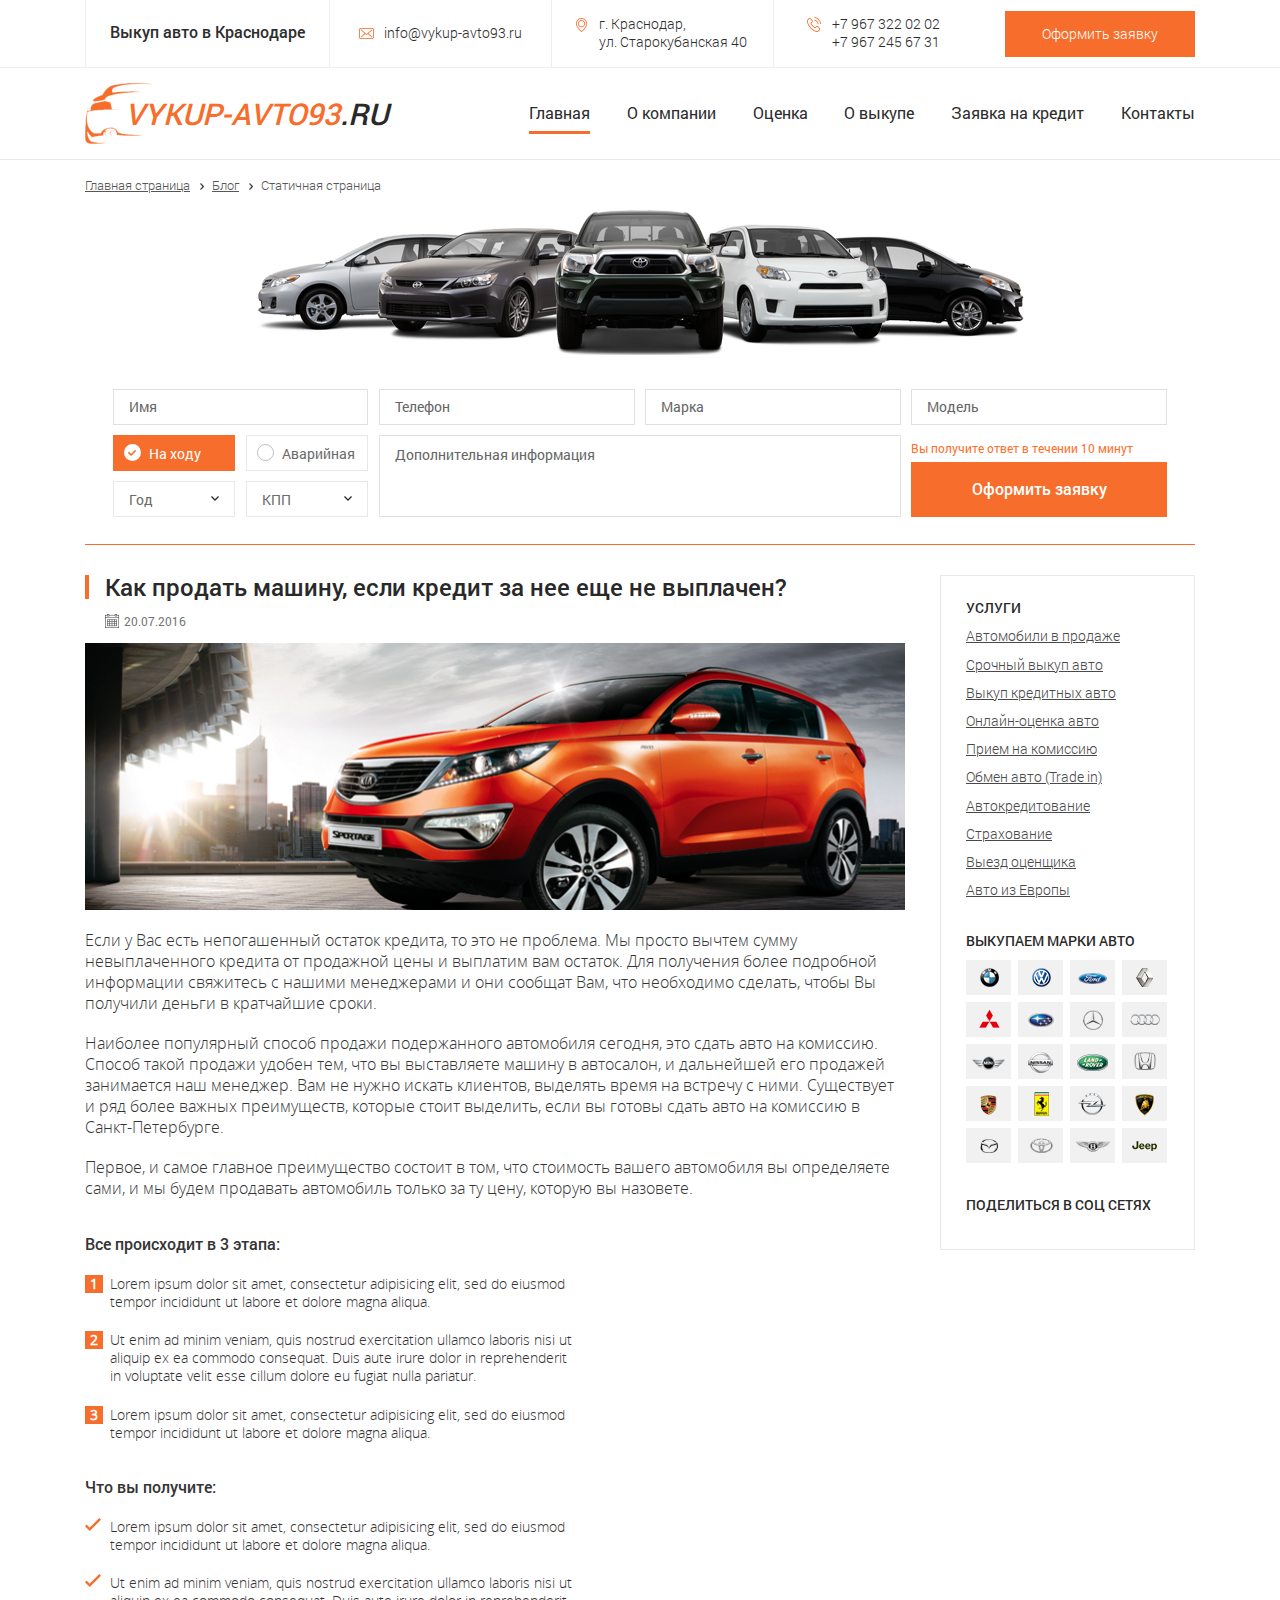
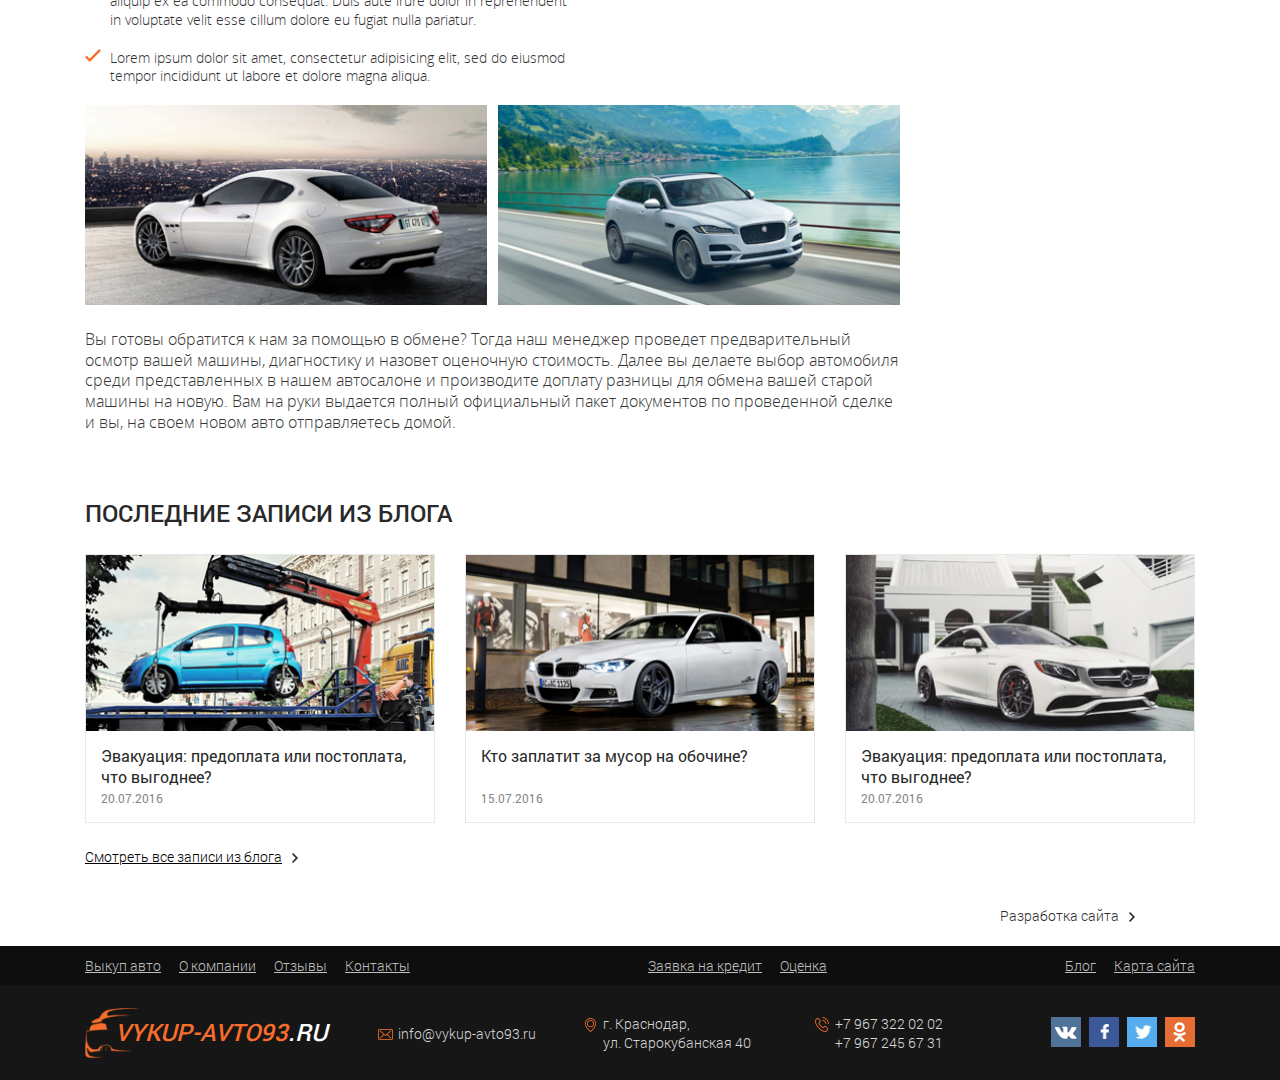
==== article.html @ d459b951 "final" ====
<!DOCTYPE html>
<html lang="ru">
<head>
    <meta charset="UTF-8">
    <title></title>
    <meta name="viewport" content="width=device-width, initial-scale=1.0">
    <link rel="stylesheet" href="css/custom-styles.css"/>
</head>
<body class="article-page">

<div class="header">

    <div class="header-top">

        <div class="block-content clearfix">

            <div class="h1">

                <h1>Выкуп авто в Краснодаре</h1>

            </div>

            <div class="make-order-wrap">

                <button class="make-order button-orange">Оформить заявку</button>

            </div>

            <div class="mobile-contacts">КОНТАКТЫ</div>

            <div class="contact-email header-contact">

                <a href="mailto:info@vykup-avto93.ru" class="email">info@vykup-avto93.ru</a>

            </div>

            <div class="contact-address header-contact">

                <p>г. Краснодар,</p>

                <p>ул. Старокубанская 40</p>

            </div>

            <div class="contact-phones header-contact">

                <a href="tel:+7 967 322 02 02">+7 967 322 02 02</a>

                <a href="tel:+7 967 245 67 31">+7 967 245 67 31</a>

            </div>

        </div>

    </div>

    <div class="header-nav">

        <div class="block-content clearfix">

            <a href="index.html" class="logo">vykup-avto93<span>.ru</span></a>

            <nav class="right-column in-wide">

                <div class="mobile-menu">меню</div>

                <ul>
                    <li class="active"><a href="#">Главная</a></li>
                    <li><a href="#">О компании</a></li>
                    <li><a href="#">Оценка</a></li>
                    <li><a href="#">О выкупе</a></li>
                    <li><a href="#">Заявка на кредит</a></li>
                    <li><a href="#">Контакты</a></li>
                </ul>

            </nav>

        </div>

    </div>

    <div class="header-breadcrumbs">

        <ul class="block-content">
            <li><a href="index.html">Главная страница</a></li>
            <li><a href="index.html">Блог</a></li>
            <li>Статичная страница</li>
        </ul>

    </div>

    <div class="header-form">

        <div class="block-content">

            <div class="header-form-image"></div>

            <form action="#" id="form-order" class="form-order clearfix">

                <label class="form-field-wrap">
                    <input type="text" id="order-name" class="form-field" placeholder="Имя" required/>
                </label>

                <label class="form-field-wrap">
                    <input type="text" id="order-phone" class="form-field" placeholder="Телефон" required/>
                </label>

                <label class="form-field-wrap">
                    <input type="text" id="order-brand" class="form-field" placeholder="Марка" required/>
                </label>

                <label class="form-field-wrap">
                    <input type="text" id="order-model" class="form-field" placeholder="Модель" required/>
                </label>

                <input type="radio" id="order-state-good" name="order-state" class="form-radio hidden" checked/>
                <label for="order-state-good" class="radio-wrap">На ходу</label>

                <input type="radio" id="order-state-bad" name="order-state" class="form-radio hidden"/>
                <label for="order-state-bad" class="radio-wrap radio-bad-wrap">Аварийная</label>

                <div class="custom-select year-chooser">
                    <p class="current-value">Год</p>
                    <ul>
                        <li class="item">2016</li>
                        <li class="item">2015</li>
                        <li class="item">2014</li>
                        <li class="item">2013</li>
                        <li class="item">2012</li>
                        <li class="item">2011</li>
                        <li class="item">2010</li>
                        <li class="item">2009</li>
                        <li class="item">2008</li>
                        <li class="item">2007</li>
                        <li class="item">2006</li>
                        <li class="item">2005</li>
                        <li class="item">2004</li>
                        <li class="item">2003</li>
                        <li class="item">2002</li>
                        <li class="item">2001</li>
                    </ul>
                    <label><input type="text" id="order-year" class="hidden" required/></label>
                </div>

                <div class="custom-select kpp-chooser">
                    <p class="current-value">КПП</p>
                    <ul>
                        <li class="item">2016</li>
                        <li class="item">2015</li>
                        <li class="item">2014</li>
                        <li class="item">2013</li>
                        <li class="item">2012</li>
                        <li class="item">2011</li>
                        <li class="item">2010</li>
                        <li class="item">2009</li>
                        <li class="item">2008</li>
                        <li class="item">2007</li>
                        <li class="item">2006</li>
                        <li class="item">2005</li>
                        <li class="item">2004</li>
                        <li class="item">2003</li>
                        <li class="item">2002</li>
                        <li class="item">2001</li>
                    </ul>
                    <label><input type="text" id="order-kpp" class="hidden" required/></label>
                </div>

                <label class="form-field-wrap form-textarea-wrap">
                    <textarea id="order-text" class="form-field form-textarea" cols="" rows="" placeholder="Дополнительная информация"></textarea>
                </label>

                <div class="form-submit-wrap">

                    <p>Вы получите ответ в течении 10 минут</p>

                    <input type="submit" class="form-submit button-orange" value="Оформить заявку"/>

                </div>

            </form>

        </div>

    </div>

</div>

<div class="block-content clearfix">

    <div class="main-panel left-column">

        <article>

            <h2>Как продать машину, если кредит за нее еще не выплачен?</h2>

            <div class="date">20.07.2016</div>

            <img src="images/image-article-large.jpg" alt="car"/>

            <p class="text">
                Если у Вас есть непогашенный остаток кредита, то это не проблема. Мы просто вычтем сумму невыплаченного кредита от продажной цены и выплатим вам остаток. Для получения более подробной информации свяжитесь с нашими менеджерами и они сообщат Вам, что необходимо сделать, чтобы Вы получили деньги в кратчайшие сроки.
            </p>

            <p class="text">
                Наиболее популярный способ продажи подержанного автомобиля сегодня, это сдать авто на комиссию. Способ такой продажи удобен тем, что вы выставляете машину в автосалон, и дальнейшей его продажей занимается наш менеджер. Вам не нужно искать клиентов, выделять время на встречу с ними. Существует и ряд более важных преимуществ, которые стоит выделить, если вы готовы сдать авто на комиссию в Санкт-Петербурге.
            </p>

            <p class="text">
                Первое, и самое главное преимущество состоит в том, что стоимость вашего автомобиля вы определяете сами, и мы будем продавать автомобиль только за ту цену, которую вы назовете.
            </p>

            <h3>Все происходит в 3 этапа:</h3>

            <ul class="numbered-list">

                <li>Lorem ipsum dolor sit amet, consectetur adipisicing elit, sed do eiusmod tempor incididunt ut labore et dolore magna aliqua.</li>

                <li>Ut enim ad minim veniam, quis nostrud exercitation ullamco laboris nisi ut aliquip ex ea commodo consequat. Duis aute irure dolor in reprehenderit in voluptate velit esse cillum dolore eu fugiat nulla pariatur.</li>

                <li>Lorem ipsum dolor sit amet, consectetur adipisicing elit, sed do eiusmod tempor incididunt ut labore et dolore magna aliqua.</li>

            </ul>

            <h3>Что вы получите:</h3>

            <ul class="usual-list">

                <li>Lorem ipsum dolor sit amet, consectetur adipisicing elit, sed do eiusmod tempor incididunt ut labore et dolore magna aliqua.</li>

                <li>Ut enim ad minim veniam, quis nostrud exercitation ullamco laboris nisi ut aliquip ex ea commodo consequat. Duis aute irure dolor in reprehenderit in voluptate velit esse cillum dolore eu fugiat nulla pariatur.</li>

                <li>Lorem ipsum dolor sit amet, consectetur adipisicing elit, sed do eiusmod tempor incididunt ut labore et dolore magna aliqua.</li>

            </ul>

            <img src="images/image-article-small-1.jpg" alt="car" class="small-image"/>

            <img src="images/image-article-small-2.jpg" alt="car" class="small-image clearfix"/>

            <p class="text">
                Вы готовы обратится к нам за помощью в обмене? Тогда наш менеджер проведет предварительный осмотр вашей машины, диагностику и назовет оценочную стоимость. Далее вы делаете выбор автомобиля среди представленных в нашем автосалоне и производите доплату разницы для обмена вашей старой машины на новую. Вам на руки выдается полный официальный пакет документов по проведенной сделке и вы, на своем новом авто отправляетесь домой.
            </p>

        </article>

    </div>

    <div class="sidebar right-column">

        <div class="services">

            <p class="title">УСЛУГИ</p>

            <ul>
                <li><a href="#">Автомобили в продаже</a></li>
                <li><a href="#">Срочный выкуп авто</a></li>
                <li><a href="#">Выкуп кредитных авто</a></li>
                <li><a href="#">Онлайн-оценка авто</a></li>
                <li><a href="#">Прием на комиссию</a></li>
                <li><a href="#">Обмен авто (Trade in)</a></li>
                <li><a href="#">Автокредитование</a></li>
                <li><a href="#">Страхование</a></li>
                <li><a href="#">Выезд оценщика</a></li>
                <li><a href="#">Авто из Европы</a></li>
            </ul>

        </div>

        <div class="brands clearfix">

            <p class="title">ВЫКУПАЕМ МАРКИ  АВТО</p>

            <ul>
                <li><a href="#" class="bmw-brand"></a></li>
                <li><a href="#" class="vw-brand"></a></li>
                <li><a href="#" class="ford-brand"></a></li>
                <li><a href="#" class="reno-brand"></a></li>
                <li><a href="#" class="mitsubishi-brand"></a></li>
                <li><a href="#" class="subaru-brand"></a></li>
                <li><a href="#" class="mercedes-brand"></a></li>
                <li><a href="#" class="audi-brand"></a></li>
                <li><a href="#" class="mini-brand"></a></li>
                <li><a href="#" class="nissan-brand"></a></li>
                <li><a href="#" class="landrover-brand"></a></li>
                <li><a href="#" class="honda-brand"></a></li>
                <li><a href="#" class="porsche-brand"></a></li>
                <li><a href="#" class="ferrari-brand"></a></li>
                <li><a href="#" class="opel-brand"></a></li>
                <li><a href="#" class="lamborghini-brand"></a></li>
                <li><a href="#" class="mazda-brand"></a></li>
                <li><a href="#" class="toyota-brand"></a></li>
                <li><a href="#" class="bentley-brand"></a></li>
                <li><a href="#" class="jeep-brand"></a></li>
            </ul>

        </div>

        <div class="share-on-social">

            <p class="title">ПОДЕЛИТЬСЯ В СОЦ СЕТЯХ</p>

            <script src="//yastatic.net/es5-shims/0.0.2/es5-shims.min.js"></script>
            <script src="//yastatic.net/share2/share.js"></script>
            <div class="ya-share2" data-services="vkontakte,facebook,odnoklassniki,gplus" data-counter=""></div>

        </div>

    </div>

</div>

<div class="block-content articles">

    <p class="title">Последние записи из блога</p>

    <ul class="clearfix">

        <li class="article-preview">

            <a class="article-preview-image" href="#">
                <img src="images/image-article-1.jpg" alt="article"/>
            </a>

            <a class="article-preview-title" href="#">Эвакуация: предоплата или постоплата, что выгоднее?</a>

            <div class="article-date">20.07.2016</div>

        </li>

        <li class="article-preview">

            <a class="article-preview-image" href="#">
                <img src="images/image-article-2.jpg" alt="article"/>
            </a>

            <a class="article-preview-title" href="#">Кто заплатит за мусор на обочине?</a>

            <div class="article-date">15.07.2016</div>

        </li>

        <li class="article-preview">

            <a class="article-preview-image" href="#">
                <img src="images/image-article-3.jpg" alt="article"/>
            </a>

            <a class="article-preview-title" href="#">Эвакуация: предоплата или постоплата, что выгоднее?</a>

            <div class="article-date">20.07.2016</div>

        </li>

    </ul>

    <a href="#" class="show-all">Смотреть все записи из блога</a>

</div>

<div class="footer">

    <div class="footer-top in-wide">

        <div class="block-content">

            <div class="markello">
                <p>Разработка сайта</p>
                <a href="#"></a>
            </div>

            <ul class="footer-links">
                <li><a href="#">Выкуп авто</a></li>
                <li><a href="#">О компании</a></li>
                <li><a href="#">Отзывы</a></li>
                <li><a href="#">Контакты</a></li>
            </ul>

            <ul class="footer-links">
                <li><a href="#">Заявка на кредит</a></li>
                <li><a href="#">Оценка</a></li>
            </ul>

            <ul class="footer-links">
                <li><a href="#">Блог</a></li>
                <li><a href="#">Карта сайта</a></li>
            </ul>

        </div>

    </div>

    <div class="footer-bottom">

        <div class="block-content clearfix">

            <a href="index.html" class="logo">vykup-avto93<span>.ru</span></a>

            <div class="contact-email">

                <a href="mailto:info@vykup-avto93.ru" class="email">info@vykup-avto93.ru</a>

            </div>

            <div class="contact-address">

                <p>г. Краснодар,</p>

                <p>ул. Старокубанская 40</p>

            </div>

            <div class="contact-phones">

                <a href="tel:+7 967 322 02 02">+7 967 322 02 02</a>

                <a href="tel:+7 967 245 67 31">+7 967 245 67 31</a>

            </div>

            <ul class="social-links">
                <li><a href="#" class="vk-link"></a></li>
                <li><a href="#" class="fb-link"></a></li>
                <li><a href="#" class="tw-link"></a></li>
                <li><a href="#" class="od-link"></a></li>
            </ul>

        </div>

    </div>

</div>

<script src="js/jquery-2.2.4.min.js"></script>
<script src="js/custom-scripts.js"></script>
</body>
</html>
---- css/custom-styles.css ----
@font-face {
    font-family: 'Open Sans Regular';
    src: url("../fonts/OpenSans-Regular.woff2") format("woff2"), url("../fonts/OpenSans-Regular.woff") format("woff"), url("../fonts/OpenSans-Regular.ttf") format("truetype");
    font-weight: 300;
    font-style: normal;
}
@font-face {
    font-family: 'Open Sans Light';
    src: url("../fonts/OpenSans-Light.woff2") format("woff2"), url("../fonts/OpenSans-Light.woff") format("woff"), url("../fonts/OpenSans-Light.ttf") format("truetype");
    font-weight: 300;
    font-style: normal;
}
@font-face {
    font-family: 'Roboto Regular';
    src: url("../fonts/Roboto-Regular.woff") format("woff"), url("../fonts/Roboto-Regular.ttf") format("truetype");
    font-weight: 300;
    font-style: normal;
}
@font-face {
    font-family: 'Roboto Light';
    src: url("../fonts/Roboto-Light.woff") format("woff"), url("../fonts/Roboto-Light.ttf") format("truetype");
    font-weight: 300;
    font-style: normal;
}
@font-face {
    font-family: 'Roboto Medium';
    src: url("../fonts/Roboto-Medium.woff") format("woff"), url("../fonts/Roboto-Medium.ttf") format("truetype");
    font-weight: 300;
    font-style: normal;
}
@font-face {
    font-family: 'Roboto Black';
    src: url("../fonts/Roboto-Black.woff") format("woff"), url("../fonts/Roboto-Black.ttf") format("truetype");
    font-weight: 300;
    font-style: normal;
}

/******************************
********** general ************
******************************/
* {
    padding: 0;
    margin: 0;
    -webkit-box-sizing: border-box;
    -moz-box-sizing: border-box;
    box-sizing: border-box;
    font-size: 14px;
    line-height: 1.3;
    color: #2d2d2d;
    font-family: 'Roboto Light', sans-serif;
}
ul li {
    display: inline-block;
    list-style: none;
    vertical-align: middle;
}

a, button, input[type="submit"], input[type="cancel"], input[type="reset"] {
    cursor: pointer;
    -webkit-transition: 0.3s;
    -moz-transition: 0.3s;
    -ms-transition: 0.3s;
    -o-transition: 0.3s;
    transition: 0.3s;
    -webkit-appearance: none;
}

a:hover {
    text-decoration: none;
}
a:active, a:focus {
    outline: none;
}

button, button:hover, button:active {
    outline: none;
}
button::-moz-focus-inner {
    outline: none;
}
input, input:hover, input:active, input:focus {
    outline: none;
}
textarea, textarea:hover, textarea:active, textarea:focus {
    outline: none;
}
textarea {
    resize: none;
}
.left-column {
    float: left;
}
.right-column {
    float: right;
}
.clearfix:after {
    content: '';
    display: block;
    width: 100%;
    clear: both;
}
.hidden {
    display: none;
}

.block-content {
    width: 100%;
    max-width: 1170px;
    margin: 0 auto;
    padding: 0 30px;
}
.in-wide {
    -moz-text-align-last: justify;
    -ms-text-align-last: justify;
    text-align-last: justify;
    text-align: justify;
}
img {
    display: block;
    width: 100%;
}

.button-orange {
    background-color: #f76d2c;
    color: #ffffff;
    border: 1px solid #f76d2c;
}
.button-orange:hover {
    background-color: #ffffff;
    color: #f76d2c;
}
.button-orange:active, .button-orange:focus {
    background-color: #ffffff;
    border: 1px solid #cd3e11;
    color: #cd3e11;
}

body {
    width: 100%;
    background: #ffffff url('../images/background-top.jpg') no-repeat left top;
    background-size: 100% auto;
}

.form-field::-webkit-input-placeholder {
    font-family: 'Roboto Regular', sans-serif;
    color: #666666;
    opacity: 1;
}
.form-field::-moz-placeholder {
    font-family: 'Roboto Regular', sans-serif;
    color: #666666;
    opacity: 1;
}
.form-field:-moz-placeholder {
    font-family: 'Roboto Regular', sans-serif;
    color: #666666;
    opacity: 1;
}
.form-field:-ms-input-placeholder {
    font-family: 'Roboto Regular', sans-serif;
    color: #666666;
    opacity: 1;
}

.form-field:focus::-webkit-input-placeholder {color: transparent;}
.form-field:focus::-moz-placeholder {color: transparent;}
.form-field:focus:-moz-placeholder {color: transparent;}
.form-field:focus:-ms-input-placeholder {color: transparent;}

.make-order-page .header-breadcrumbs ul {
    margin-top: 15px;
}
.header-breadcrumbs ul li {
    font-size: 13px;
    color: #ffffff;
    vertical-align: middle;
}
.header-breadcrumbs ul li:after {
    content: '';
    display: inline-block;
    vertical-align: middle;
    width: 4px;
    height: 7px;
    background: transparent url('../images/arrow-side-white.png') no-repeat center;
    margin: 0 5px 0 10px;
}
.header-breadcrumbs ul li:last-child:after {
    display: none;
}
.header-breadcrumbs ul li a {
    font-size: 13px;
    color: #d5d5d5;
}


/******************************
********** header *************
******************************/

/* header-top */
.header {
    margin-bottom: 30px;
}
.header-top {
    background-color: #ffffff;
    border-bottom: 1px solid #eeeeee;
    position: relative;
}
.h1, .header-contact {
    width: 20%;
    border-left: 1px solid #eeeeee;
    float: left;
    text-align: center;
    height: 67px;
}
.mobile-contacts {
    display: none;
}
.h1 {
    width: 22%;
    padding-top: 22px;
    min-width: 120px;
}
h1 {
    display: inline-block;
    width: 90%;
    font-family: 'Roboto Medium', sans-serif;
    font-size: 16px;
    font-weight: 100;
}
.contact-email {
    padding-top: 24px;
}
.header-top .contact-phones {
    width: 18%;
    padding-top: 15px;
}
.contact-address {
    padding-top: 15px;
}
.header-top a, .header-top p {
    display: inline-block;
    padding-left: 25px;
    position: relative;
    text-decoration: none;
}
.contact-phones {
    min-width: 135px;
}
.contact-address p {
    width: 80%;
    text-align: left;
}
.contact-phones a:first-child:before, .contact-address p:first-child:before, .contact-email a:before {
    content: '';
    display: block;
    width: 15px;
    height: 15px;
    position: absolute;
    left: 0;
    top: 2px;
    background: transparent url('../images/sprite-icons.png') left;
}
.contact-address p:first-child:before {
    background: transparent url('../images/sprite-icons.png') center;
}
.contact-phones a:first-child:before {
    background: transparent url('../images/sprite-icons.png') right;
}
.header-top .make-order-wrap {
    float: right;
    text-align: right;
    min-width: 190px;
}
.make-order {
    display: inline-block;
    width: 190px;
    height: 46px;
    margin-top: 11px;
    text-align: center;
}

/* header-nav */
.header-nav {
    background-color: #ffffff;
}
.logo, .logo span {
    display: inline-block;
    height: 61px;
    font-family: 'Roboto Medium', sans-serif;
    font-size: 30px;
    line-height: 61px;
    font-style: italic;
    text-transform: uppercase;
    text-decoration: none;
    color: #f76d2c;
    position: relative;
}
.logo {
    margin: 15px 0;
    padding-left: 40px;
}
.logo span {
    color: #292929;
}
.logo:before {
    content: '';
    display: block;
    width: 67px;
    height: 61px;
    background: transparent url('../images/logo.png');
    position: absolute;
    top: 0;
    left: 0;
}

.mobile-menu {
    display: none;
}

nav {
    display: block;
    width: 60%;
    margin-top: 35px;
}
nav ul li {
    position: relative;
}
nav ul li a {
    font-size: 16px;
    font-family: 'Roboto Regular', sans-serif;
    text-decoration: none;
}
nav ul li a:hover {
    color: #f76d2c;
}
nav ul .active:before {
    content: '';
    display: block;
    width: 100%;
    border-bottom: 3px solid #f76d2c;
    position: absolute;
    left: 0;
    bottom: -10px;
}

/* header-form */
.header-form .block-content {
    position: relative;
    padding-top: 130px;
}
.header-form-image {
    display: block;
    width: 767px;
    height: 146px;
    background: transparent url('../images/background-form.png') no-repeat center;
    background-size: auto 100%;
    margin: auto;
    position: absolute;
    top: 30px;
    left: 0;
    right: 0;
    z-index: 1;
}

.header-form .form-header {
    background-color: #ffffff;
    border-top: 4px solid #f76d2c;
    text-align: center;
    padding: 55px 0 30px;
}
.header-form .form-header .form-title {
    font-family: 'Roboto Medium', sans-serif;
    font-size: 28px;
    color: #f76d2c;
}
.header-form .form-header .text {
    font-family: 'Open Sans Light', sans-serif;
    font-size: 16px;
    color: #6c6c6c;
}

.form-order {
    background-color: rgba(255, 255, 255, 0.4);
    border-bottom: 1px solid #f76d2c;
    padding: 2.5%;
    position: relative;
}
.form-order .form-field-wrap {
    display: block;
    width: 24.25%;
    height: 36px;
    margin-right: 1%;
    margin-bottom: 10px;
    float: left;
}
.form-order .form-field-wrap:nth-child(4) {
    margin-right: 0;
}
.form-field {
    width: 100%;
    height: 100%;
    border: 1px solid #e0e0e0;
    padding-left: 15px;
}
.form-order .form-textarea-wrap {
    width: 49.5%;
    height: 82px;
    margin-bottom: 0;
}
.form-order .form-textarea {
    padding-top: 10px;
}
.radio-wrap {
    display: block;
    float: left;
    width: 11.625%;
    height: 36px;
    margin-bottom: 10px;
    background-color: #ffffff;
    font-family: 'Roboto Regular', sans-serif;
    color: #6c6c6c;
    line-height: 36px;
    margin-right: 1%;
    position: relative;
    padding-left: 35px;
    -webkit-user-select: none;
    -moz-user-select: none;
    -ms-user-select: none;
    user-select: none;
    cursor: pointer;
    border: 1px solid #e8e8e8;
}
.radio-wrap:before {
    content: '';
    display: block;
    width: 15px;
    height: 15px;
    border: 1px solid #bdbdbd;
    -webkit-border-radius: 100%;
    -moz-border-radius: 100%;
    border-radius: 100%;
    background: #ffffff;
    margin: auto;
    position: absolute;
    left: 10px;
    top: 0;
    bottom: 0;
}
.form-radio:checked + .radio-wrap {
    border: 1px solid #f76d2c;
    background-color: #f76d2c;
    color: #ffffff;
}
.form-radio:checked + .radio-wrap:before {
    background: #ffffff url('../images/icon-ok-orange.png') no-repeat center;
    border: 1px solid transparent;
}
.form-order .form-submit-wrap {
    display: block;
    width: 24.25%;
    height: 82px;
    float: left;
}
.form-order .form-submit-wrap p {
    font-family: 'Roboto Regular', sans-serif;
    font-size: 12px;
    color: #ff702c;
    line-height: 27px;
}
.form-order .form-submit-wrap .form-submit {
    width: 100%;
    height: 55px;
    font-size: 16px;
    font-family: 'Roboto Medium', sans-serif;
    line-height: 50px;
}
.custom-select {
    display: block;
    width: 11%;
    height: 36px;
    margin-right: 1%;
    background-color: #ffffff;
    position: absolute;
    left: 2.5%;
    bottom: 15%;
    border: 1px solid #e8e8e8;
}
.kpp-chooser {
    left: 14.5%;
}
.custom-select .current-value {
    width: 100%;
    height: 100%;
    line-height: 36px;
    font-family: 'Roboto Regular', sans-serif;
    font-size: 14px;
    color: #6c6c6c;
    text-align: left;
    padding-left: 15px;
    cursor: pointer;
    position: relative;
}
.custom-select .current-value:before {
    content: '';
    display: block;
    width: 8px;
    height: 5px;
    position: absolute;
    bottom: 15px;
    right: 15px;
    background: transparent url('../images/sprite-arrows.png') no-repeat left center;
    background-size: cover;
}
.custom-select .current-value.active:before {
    background-position: right center;
}
.custom-select ul {
    display: none;
    background-color: #ffffff;
    position: absolute;
    right: 0;
    top: 36px;
    z-index: 1;
    padding: 5px 15px;
}
.custom-select ul li {
    display: block;
    cursor: pointer;
    margin: 3px 0;
}
.custom-select ul li:hover {
    color: #f76d2c;
}

/******************************
******** main page ************
******************************/


/* sidebar */
.sidebar {
    width: 255px;
    background: #ffffff;
    padding: 25px;
    border: 1px solid #e8e8e8;
}
.sidebar .title {
    font-family: 'Roboto Medium', sans-serif;
    color: #292929;
    margin-bottom: 12px;
    line-height: 1;
    text-transform: uppercase;
}
.services {
    margin-bottom: 35px;
}
.services li {
    display: block;
    margin-bottom: 10px;
}
.services li:last-child {
    margin-bottom: 0;
}
.services a {
    color: #494949;
}
.brands {
    margin-bottom: 28px;
}
.brands ul li {
    display: block;
    float: left;
    margin-right: 7px;
    margin-bottom: 7px;
}
.brands ul li:nth-child(4n) {
    margin-right: 0;
}
.brands a {
    display: block;
    width: 45px;
    height: 35px;
    background: #f1f1f1 url('../images/sprite-brands.png') no-repeat;
}
.brands .bmw-brand {
    background-position: 0 0;
}
.brands .vw-brand {
    background-position: -45px 0;
}
.brands .ford-brand {
    background-position: -90px 0;
}
.brands .reno-brand {
    background-position: -135px 0;
}
.brands .mitsubishi-brand {
    background-position: 0 -35px;
}
.brands .subaru-brand {
    background-position: -45px -35px;
}
.brands .mercedes-brand {
    background-position: -90px -35px;
}
.brands .audi-brand {
    background-position: -135px -35px;
}
.brands .mini-brand {
    background-position: 0 -70px;
}
.brands .nissan-brand {
    background-position: -45px -70px;
}
.brands .landrover-brand {
    background-position: -90px -70px;
}
.brands .honda-brand {
    background-position: -135px -70px;
}
.brands .porsche-brand {
    background-position: 0 -105px;
}
.brands .ferrari-brand {
    background-position: -45px -105px;
}
.brands .opel-brand {
    background-position: -90px -105px;
}
.brands .lamborghini-brand {
    background-position: -135px -105px;
}
.brands .mazda-brand {
    background-position: 0 -140px;
}
.brands .toyota-brand {
    background-position: -45px -140px;
}
.brands .bentley-brand {
    background-position: -90px -140px;
}
.brands .jeep-brand {
    background-position: -135px -140px;
}
.brands a:hover {
    background-color: #aaaaaa;
}


/* main-panel */
.main-panel {
    width: 800px;
}
.tagline {
    padding: 20px 40px;
    background-color: #161616;
}
.tagline .title {
    font-family: 'Roboto Medium', sans-serif;
    font-size: 36px;
    color: #ffffff;
    text-transform: uppercase;
    margin-bottom: 10px;
    position: relative;
    line-height: 1;
}
.tagline .title:before {
    content: '';
    display: block;
    height: 100%;
    border-left: 5px solid #f76d2c;
    position: absolute;
    left: -20px;
    top: 0;
}
.tagline .text {
    font-family: 'Open Sans Regular', sans-serif;
    font-size: 17px;
    color: #d0d0d0;
}

.steps {
    background: #ffffff;
    padding: 20px;
    border: 1px solid #e8e8e8;
}
.steps>.title {
    font-family: 'Roboto Medium', sans-serif;
    font-size: 24px;
    color: #f76d2c;
    text-transform: uppercase;
}
.steps>.text {
    font-family: 'Open Sans Regular', sans-serif;
    font-size: 17px;
    color: #636262;
}
.steps ul {
    margin-top: 20px;
    counter-reset: li;
}
.steps ul li {
    vertical-align: top;
    width: 27%;
    margin-right: 6%;
}
.steps ul li:last-child {
    margin-right: 0;
}
.steps ul li:before {
    content: counter(li);
    counter-increment: li;
    display: block;
    width: 20px;
    height: 20px;
    background-color: #f76d2c;
    font-family: 'Open Sans Regular', sans-serif;
    color: #ffffff;
    font-size: 16px;
    line-height: 20px;
    font-weight: 600;
    text-align: center;
    margin-bottom: 5px;
}
.steps ul li .title {
    font-family: 'Roboto Medium', sans-serif;
    color: #161616;
    margin-bottom: 5px;
}
.steps ul li .text {
    color: #313131;
}

.purchased-cars {
    padding: 25px 0 40px;
    background-color: #ffffff;
}
.purchased-cars .title {
    font-family: 'Roboto Medium', sans-serif;
    font-size: 18px;
    color: #292929;
    text-transform: uppercase;
    margin-bottom: 5px;
    padding: 0 20px;
}
.purchased-cars .text {
    color: #828282;
    padding: 0 20px;
}
.purchased-cars .products {
    margin: 20px 0 0;
}
.purchased-cars .product-card {
    display: block;
    float: left;
    width: 31%;
    margin: 0 3.5% 3.5% 0;
    border: 1px solid #e8e8e8;
    text-decoration: none;
    position: relative;
}
.purchased-cars .product-card:before {
    content: '';
    display: block;
    width: 100%;
    height: 4px;
    background-color: transparent;
    position: absolute;
    left: 0;
    top: -1px;
    z-index: 1;
}
.purchased-cars .product-card:hover:before {
    background-color: #f76d2c;
}
.purchased-cars .product-card:nth-child(3n) {
    margin-right: 0;
}
.purchased-cars .product-image {
    position: relative;
    overflow: hidden;
}
.purchased-cars .product-cost {
    background-color: #f76d2c;
    font-family: 'Roboto Black', sans-serif;
    font-size: 16px;
    line-height: 1;
    color: #fffefe;
    position: absolute;
    left: 0;
    bottom: 0;
    padding: 8px 15px;
    max-width: 100%;
    white-space: nowrap;
    overflow: hidden;
    text-overflow: ellipsis;
}
.purchased-cars .product-cost span {
    font-family: 'Roboto Black', sans-serif;
    font-size: 16px;
    color: #fffefe;
}
.purchased-cars .product-name {
    font-family: 'Roboto Medium', sans-serif;
    font-size: 18px;
    color: #292929;
    padding: 10px 15px;
    border-bottom: 1px solid #e8e8e8;
    white-space: nowrap;
    overflow: hidden;
    text-overflow: ellipsis;
}
.purchased-cars .product-manufacture-year, .purchased-cars .product-mileage, .purchased-cars .product-transmission {
    display: block;
    width: 32%;
    float: left;
    text-align: center;
    padding: 10px 0;
    font-family: 'Roboto Medium', sans-serif;
    color: #292929;
    white-space: nowrap;
    overflow: hidden;
    text-overflow: ellipsis;
}
.purchased-cars .product-manufacture-year span, .purchased-cars .product-mileage span, .purchased-cars .product-transmission span {
    font-family: 'Roboto Medium', sans-serif;
    color: #292929;
}
.purchased-cars .product-mileage {
    width: 35%;
    border-left: 1px solid #e8e8e8;
    border-right: 1px solid #e8e8e8;
}
.show-all {
    display: inline-block;
    vertical-align: middle;
    color: #000000;
    position: relative;
    margin: 0 0 10px 20px;
}
.show-all:after {
    content: '';
    display: inline-block;
    vertical-align: middle;
    width: 6px;
    height: 10px;
    background: transparent url('../images/sprite-arrows-side.png') no-repeat left center;
    background-size: cover;
    margin-left: 10px;
}

/* statistics */
.statistics {
    padding: 60px 0 100px;
    background: url('../images/background-statistics.jpg') no-repeat left center;
    background-size: cover;
}
.statistics ul {
    width: 70%;
}
.statistics ul li {
    position: relative;
    -moz-text-align-last: center;
    -ms-text-align-last: center;
    text-align-last: center;
    text-align: center;
}
.statistics .number {
    display: inline-block;
    font-family: 'Roboto Medium', sans-serif;
    font-size: 30px;
    color: #ffffff;
    border: 3px solid #f76d2c;
    padding: 5px 20px;
}
.statistics .text {
    font-family: 'Roboto Medium', sans-serif;
    color: #ffffff;
    display: block;
    width: 140%;
    position: absolute;
    top: 120%;
    left: -20%;
}
.statistics ul li:nth-child(2) .text {
    width: 250%;
    left: -75%;
}

/* why-we */
.why-we {
    width: 400px;
    padding: 70px 0 30px 40px;
}
.why-we .title {
    position: relative;
    margin-bottom: 35px;
}
.why-we .title:before {
    content: '8';
    display: block;
    font-family: 'Roboto Medium', sans-serif;
    font-size: 58px;
    color: #f76d2c;
    line-height: 1;
    position: absolute;
    left: -40px;
    bottom: -4px;
}
.why-we .title p, .why-we .title p span {
    display: block;
    font-family: 'Roboto Medium', sans-serif;
    font-size: 24px;
    color: #292929;
    text-transform: uppercase;
    line-height: 1;
}
.why-we .title p span {
    color: #f76d2c;
}
.why-we ul li {
    min-height: 70px;
    font-size: 16px;
    color: #292929;
    position: relative;
    padding-right: 30px;
}
.why-we ul li:before {
    content: '';
    display: block;
    width: 16px;
    height: 13px;
    background: transparent url('../images/icon-ok-orange-large.png') no-repeat center;
    position: absolute;
    top: 3px;
    left: -35px;
}

/* promo-block */
.promo-block {
    overflow: hidden;
}
.promo-block .block-content {
    position: relative;
    padding: 55px 30px 55px 410px;
}
.side-image {
    width: 599px;
    height: 550px;
    background: transparent url('../images/background-side.png') no-repeat center;
    background-size: cover;
    position: absolute;
    top: 0;
    left: -219px;
}
.promo-block h2 {
    font-family: 'Roboto Medium', sans-serif;
    font-size: 24px;
    color: #292929;
    font-weight: 100;
    text-transform: uppercase;
    margin-bottom: 10px;
}
.promo-block .text {
    font-size: 15px;
    color: #4f4f4f;
    margin-bottom: 30px;
}
.promo-block .title {
    font-family: 'Roboto Medium', sans-serif;
    font-size: 16px;
    color: #292929;
    margin-bottom: 15px;
}
.promo-block ul li {
    display: list-item;
    font-size: 15px;
    color: #f76d2c;
    list-style: square outside;
    margin-bottom: 10px;
    margin-left: 20px;
}
.promo-block ul li p {
    font-size: 15px;
    color: #4f4f4f;
}


/* form-express-wrap */
.form-express-wrap {
    width: 630px;
    padding: 70px 0 100px;
}
.form-express-image {
    width: 475px;
    margin: 0 auto;
}
.form-express {
    border: 1px solid #e8e8e8;
    border-top: 4px solid #f76d2c;
    padding: 20px 0;
}
.form-express .title {
    font-family: 'Roboto Medium', sans-serif;
    font-size: 24px;
    text-transform: uppercase;
    color: #f76d2c;
    line-height: 1;
    padding: 0 20px;
}
.form-express .text {
    font-family: 'Open Sans Light', sans-serif;
    font-size: 16px;
    color: #6c6c6c;
    padding: 0 20px;
}
.form-express fieldset {
    border: none;
    border-top: 1px solid #e8e8e8;
    margin-top: 20px;
    padding: 20px 20px 0;
}
.form-express .custom-select {
    width: 23.5%;
    position: relative;
    top: 0;
    bottom: 0;
    left: 0;
    right: 0;
    float: left;
    margin-right: 2%;
    border: 1px solid #e8e8e8;
}
.form-express .kpp-chooser {
    margin-right: 0;
}
.form-express .form-submit-wrap {
    width: 100%;
    padding: 0 20px;
}
.form-express .form-submit {
    width: 100%;
    font-family: 'Roboto Medium', sans-serif;
    font-size: 16px;
    padding: 20px;
}
.form-express .form-field-wrap {
    display: block;
    width: 49%;
    height: 36px;
    margin: 0 2% 2% 0;
    float: left;
}
.form-express .form-field-wrap:nth-child(2) {
    margin-right: 0;
}

/* articles */
.articles {
    padding-top: 65px;
}
.articles .title {
    font-family: 'Roboto Medium', sans-serif;
    font-size: 24px;
    color: #292929;
    text-transform: uppercase;
    margin-bottom: 25px;
}
.article-preview {
    display: block;
    width: 31.5%;
    margin-right: 2.75%;
    float: left;
    border: 1px solid #e8e8e8;
    padding-bottom: 15px;
}
.article-preview:last-child {
    margin-right: 0;
}
.article-preview-image {
    display: block;
}
.article-preview-title {
    display: block;
    margin: 15px 15px 5px 15px ;
    text-decoration: none;
    font-family: 'Roboto Regular', sans-serif;
    font-size: 16px;
    color: #292929;
    height: 40px;
    overflow-y: hidden;
}
.article-preview-title:hover {
    text-decoration: underline;
}
.article-date {
    font-family: 'Roboto Regular', sans-serif;
    font-size: 12px;
    color: #878787;
    padding: 0 15px;
}
.articles .show-all {
    margin: 25px 0 0 0;
}

/******************************
****** make order page ********
******************************/
.make-order-page .tagline .title {
    font-size: 32px;
}
.make-order-page .header-breadcrumbs {
    margin-bottom: -25px;
}

/******************************
****** contacts page ********
******************************/
.contacts-page {
    background: #ffffff none;
}
.contacts-page .header {
    margin-bottom: 0;
}
.contacts-page .header-breadcrumbs {
    padding: 15px;
    background: linear-gradient(to right, #3c4959, #768589);
}
.on-map {
    height: 350px;
}

.form-callback {
    width: 360px;
    margin-top: 50px;
}
.form-callback .form-title {
    font-family: 'Roboto Medium', sans-serif;
    font-size: 24px;
    color: #292929;
    padding-left: 20px;
    margin-bottom: 20px;
    line-height: 1;
    position: relative;
}
.form-callback .form-title:before, .contacts-block .title:before {
    content: '';
    display: block;
    width: 4px;
    height: 100%;
    background-color: #f76d2c;
    position: absolute;
    left: 0;
    top: 0;
}
.form-callback .form-field-wrap {
    display: block;
    height: 36px;
    margin-bottom: 10px;
}
.form-callback .form-textarea-wrap {
    height: 100px;
}
.form-callback .form-textarea {
    padding-top: 10px;
}
.form-callback .form-submit {
    width: 100%;
    height: 45px;
}

.contacts-block {
    width: 580px;
    margin-top: 110px;
}
.contacts-block .title {
    font-family: 'Roboto Medium', sans-serif;
    font-size: 18px;
    color: #292929;
    padding-left: 15px;
    margin: 20px 0;
    line-height: 1;
    position: relative;
}
.contacts-block .contact-address, .contacts-block .contact-phones, .contacts-block .contact-email {
    display: inline-block;
    vertical-align: top;
    width: 210px;
    float: none;
    padding: 0 0 0 20px;
    position: relative;
    margin-bottom: 20px;
}
.contacts-block .contact-phones {
    width: 160px;
}
.contacts-block .contact-email {
    width: 180px;
}
.contacts-block .contact-address p, .contacts-block .contact-phones a, .contacts-block .contact-email a {
    display: block;
    text-decoration: none;
}
.contacts-block .working-days {
    display: inline-block;
    margin-right: 30px;
}
.contacts-block .working-days p, .contacts-block .working-days p span {
    display: block;
    font-family: 'Roboto Regular', sans-serif;
    font-size: 15px;
    color: #292929;
}
.contacts-block .working-days p span {
    font-family: 'Roboto Light', sans-serif;
    font-size: 14px;
}

/******************************
******** review page **********
******************************/
.reviews-page, .article-page {
    background: #ffffff none;
}
.reviews-page .header-nav, .article-page .header-nav {
    border-bottom: 1px solid #e8e8e8;
}
.reviews-page .header-breadcrumbs,.article-page .header-breadcrumbs {
    padding: 15px;
    margin-bottom: -30px;
}
.reviews-page .header-breadcrumbs li, .reviews-page .header-breadcrumbs li a, .article-page .header-breadcrumbs li, .article-page .header-breadcrumbs li a {
    color: #565656;
}
.reviews-page .header-breadcrumbs ul li:after, .article-page .header-breadcrumbs ul li:after {
    width: 4px;
    height: 7px;
    background: transparent url('../images/sprite-arrows-side.png') no-repeat left center;
    background-size: cover;
}
.reviews-page .form-order, .article-page .form-order {
    padding-top: 80px;
}
.reviews-page .custom-select, .article-page .custom-select {
    bottom: 11.75%;
}
.reviews-page .kpp-chooser, .article-page .kpp-chooser {
    left: 14.5%;
}
.reviews {
    padding-top: 30px;
}
.reviews .title {
    font-family: 'Roboto Medium', sans-serif;
    font-size: 24px;
    color: #292929;
    padding-left: 20px;
    line-height: 1;
    position: relative;
    margin-bottom: 10px;
}
.reviews .title:before {
    content: '';
    display: block;
    width: 4px;
    height: 100%;
    background-color: #f76d2c;
    position: absolute;
    left: 0;
    top: 0;
}
.reviews>.text {
    color: #585858;
}
.review {
    display: block;
    margin-top: 40px;
}
.review-images {
    width: 265px;
    position: relative;
}
.review-image-reviewer {
    width: 70px;
    height: 70px;
    border: 3px solid #eeeeee;
    -webkit-border-radius: 100%;
    -moz-border-radius: 100%;
    border-radius: 100%;
    position: absolute;
    top: -10px;
    right: -35px;
}
.review-data {
    width: 795px;
}
.reviewer-name {
    font-family: 'Roboto Medium', sans-serif;
    font-size: 18px;
    color: #282828;
}
.reviewer-car {
    font-family: 'Roboto Medium', sans-serif;
    font-size: 18px;
    color: #f76d2c;
    margin-bottom: 10px;
}
.review .date, article .date {
    display: inline-block;
    vertical-align: middle;
    font-family: 'Roboto Regular', sans-serif;
    font-size: 12px;
    color: #777777;
    line-height: 14px;
}
.review .date:before, article .date:before {
    content: '';
    display: inline-block;
    vertical-align: top;
    width: 14px;
    height: 14px;
    background: transparent url('../images/icon-date.png') no-repeat center;
    margin-right: 5px;
}
.review .text {
    font-size: 15px;
    color: #000000;
    margin-top: 10px;
}

/******************************
******** article page **********
******************************/

.article-page .main-panel {
    width: 820px;
}
article h2 {
    display: block;
    font-family: 'Roboto Medium', sans-serif;
    font-size: 24px;
    color: #292929;
    line-height: 1;
    position: relative;
    padding-left: 20px;
    font-weight: 100;
}
article h2:before {
    content: '';
    display: block;
    width: 4px;
    height: 100%;
    background-color: #f76d2c;
    position: absolute;
    left: 0;
    top: 0;
}
article .date {
    margin: 15px 20px;
}
article h3 {
    font-family: 'Roboto Medium', sans-serif;
    font-size: 16px;
    color: #343434;
    font-weight: 100;
    margin-top: 35px;
}
article .text {
    font-family: 'Open Sans Light', sans-serif;
    font-size: 16px;
    color: #343434;
    margin-top: 20px;
}
.numbered-list {
    counter-reset: li;
}
.numbered-list li, .usual-list li {
    display: block;
    margin-top: 20px;
    font-family: 'Open Sans Light', sans-serif;
    font-size: 14px;
    color: #323232;
    width: 60%;
    min-width: 250px;
    padding-left: 25px;
    position: relative;
}
.numbered-list li:before {
    content: counter(li);
    counter-increment: li;
    display: block;
    width: 18px;
    height: 18px;
    background-color: #f76d2c;
    position: absolute;
    left: 0;
    top: 0;
    font-family: 'Open Sans Regular', sans-serif;
    font-weight: 600;
    color: #ffffff;
    line-height: 18px;
    text-align: center;
}
.usual-list li {
    background: transparent url('../images/icon-ok-orange-large.png') no-repeat left top;
}
.small-image {
    display: inline-block;
    width: 49%;
    margin-right: 1%;
    margin-top: 20px;
}
.small-image:nth-child(2n) {
    margin-right: 0;
}

/******************************
********** footer *************
******************************/

.markello {
    position: absolute;
    top: 0;
    right: 0;
}

/* footer-top */
.footer-top {
    background-color: #0e0e0e;
    padding: 10px 0;
    margin-top: 80px;
}
.footer-top .block-content {
    position: relative;
}
.markello {
    display: block;
    height: 60px;
    position: absolute;
    top: -70px;
    right: 0;
    padding-right: 70px;
}
.markello p {
    display: inline-block;
    vertical-align: middle;
    line-height: 60px;
    padding-right: 20px;
}
.markello p:after {
    content: '';
    display: inline-block;
    vertical-align: middle;
    width: 6px;
    height: 10px;
    background: transparent url('../images/sprite-arrows-side.png') no-repeat left center;
    margin-left: 10px;
}
.markello a {
    display: none;
    width: 80px;
    height: 60px;
    position: absolute;
    top: 0;
    right: 0;
    background: #0e0e0e url('../images/sprite-markello.png') no-repeat left center;
}
.markello:hover  a {
    display: block;
}
.markello a:hover {
    background: #0e0e0e url('../images/sprite-markello.png') no-repeat right center;
}
.footer-links {
    display: inline-block;
    vertical-align: top;
    -moz-text-align-last: left;
    -ms-text-align-last: left;
    text-align-last: left;
    text-align: left;
}
.footer-links li {
    display: inline-block;
    margin-right: 15px;
}
.footer-links li:last-child {
    margin-right: 0;
}
.footer-links a {
    color: #bebebe;
}
/* footer-bottom */

.footer-bottom {
    background-color: #161616;
    padding: 20px 0;
}
.footer-bottom .logo {
    display: block;
    width: 24%;
    min-width: 210px;
    height: 55px;
    line-height: 55px;
    float: left;
    font-size: 24px;
    margin: 0;
    color: #f76d2c;
    padding-left: 30px;
}
.footer-bottom .logo:before {
    width: 55px;
    height: 55px;
    background: transparent url('../images/logo.png') no-repeat left center;
    background-size: contain;
}
.footer-bottom .logo span {
    font-size: 24px;
    color: #ffffff;
    height: 55px;
    line-height: 55px;
}
.footer-bottom .block-content>div {
    width: 19%;
    float: left;
    text-align: center;
    height: 55px;
    min-width: 210px;
}
.footer-bottom a, .footer-bottom p {
    display: inline-block;
    padding-left: 20px;
    position: relative;
    text-decoration: none;
    color: #d5d5d5;
}
.footer-bottom .block-content .contact-email {
    padding-top: 20px;
    min-width: 160px;
}
.footer-bottom .block-content .contact-phones {
    padding-top: 10px;
    min-width: 150px;
}
.footer-bottom .block-content .contact-address {
    padding-top: 10px;
    min-width: 210px;
}

.footer-bottom .social-links {
    float: left;
    width: 19%;
    min-width: 155px;
    margin-top: 12px;
    text-align: right;
}
.footer-bottom .social-links li {
    margin-left: 5px;
}
.footer-bottom .social-links li a {
    display: block;
    width: 30px;
    height: 30px;
    background-size: cover;
    padding: 0;
}
.footer-bottom .vk-link {
    background: #507299 url('../images/sprite-social.png') no-repeat left center;
}
.footer-bottom .fb-link {
    background: #3b5998 url('../images/sprite-social.png') no-repeat 33% center;
}
.footer-bottom .tw-link {
    background: #55acee url('../images/sprite-social.png') no-repeat 66% center;
}
.footer-bottom .od-link {
    background: #e56d34 url('../images/sprite-social.png') no-repeat right center;
}
.footer-bottom .social-links li a:hover {
    -webkit-transform: translateY(-10px);
    -moz-transform: translateY(-10px);
    -ms-transform: translateY(-10px);
    -o-transform: translateY(-10px);
    transform: translateY(-10px);
}

/******************************
******* media queries *********
******************************/

@media (max-width: 1170px) {

    .h1 {
        width: 18%;
        padding-top: 12px;
    }
    .contact-address {
        width: 24%;
    }
    nav ul li a {
        font-size: 15px;
    }
    .radio-wrap {
        font-size: 12px;
    }
    .main-panel {
        width: 750px;
    }
    .purchased-cars .product-name {
        font-size: 16px;
    }
    .purchased-cars .product-manufacture-year, .purchased-cars .product-mileage, .purchased-cars .product-transmission,
    .purchased-cars .product-manufacture-year span, .purchased-cars .product-mileage span, .purchased-cars .product-transmission span{
        font-size: 12px;
    }
    .statistics ul {
        width: 90%;
    }
    .form-express-wrap {
        width: 550px;
    }
    .footer-bottom .block-content .contact-address {
        width: 22%;
    }
    .footer-bottom .social-links {
        width: 16%;
    }
    .make-order-page .tagline .title {
        font-size: 28px;
    }
    .review-data {
        width: 700px;
    }
    .article-page .main-panel {
        width: 750px;
    }

}

@media (max-width: 1080px) {

    .main-panel {
        width: 700px;
    }
    .statistics ul {
        width: 80%;
        margin: 0 auto;
    }
    .footer-bottom .logo {
        font-size: 20px;
        padding-left: 25px;
    }
    .footer-bottom .logo span {
        font-size: 20px;
    }
    .review-data {
        width: 650px;
    }
    .article-page .main-panel {
        width: 700px;
    }

}

@media (max-width: 1024px) {

    body {
        background-image: none;
    }
    .block-content {
        padding: 0 15px;
    }
    .header-top .block-content {
        padding: 15px;
    }
    .header-top .block-content .h1 {
        display: inline-block;
        border: none;
        padding-top: 3px;
        height: 40px;
    }
    .header-top .make-order-wrap {
        display: inline-block;
        float: none;
        min-width: 0;
        border: none;
        margin: 0;
        padding: 0;
        height: 46px;
    }
    .make-order {
        margin: 0;
    }
    .mobile-contacts {
        display: block;
        padding-right: 15px;
        font-family: 'Roboto Medium', sans-serif;
        font-size: 20px;
        line-height: 1;
        position: absolute;
        top: 26px;
        right: 15px;
    }
    .mobile-contacts:before, .mobile-menu:before {
        content: '';
        display: block;
        width: 8px;
        height: 5px;
        background: transparent url('../images/sprite-arrows.png') no-repeat left center;
        background-size: cover;
        position: absolute;
        right: 0;
        top: 8px;
    }
    .mobile-contacts.active:before, .mobile-menu.active:before {
       background-position: right center;
    }
    .header-top .header-contact {
        display: none;
        height: auto;
        width: 190px;
        margin: 0 auto;
        padding: 10px 0;
        text-align: left;
        float: none;
        background-color: #e8e8e8;
        border: none;
        position: absolute;
        right: 10px;
        top: 50px;
        z-index: 3;
    }
    .header-top .contact-email {
        -webkit-border-radius: 10px 10px 0 0;
        -moz-border-radius: 10px 10px 0 0;
        border-radius: 10px 10px 0 0;
    }
    .header-top .contact-address {
        top: 80px;
    }
    .header-top .contact-phones {
        top: 130px;
        -webkit-border-radius: 0 0 10px 10px;
        -moz-border-radius: 0 0 10px 10px;
        border-radius: 0 0 10px 10px;
    }
    .header-top .header-contact a, .header-top .header-contact p {
        display: inline-block;
        width: 190px;
        padding-left: 30px;
    }
    .header-top .header-contact a:first-child:before, .header-top .header-contact p:first-child:before {
        left: 10px;
    }
    nav {
        width: auto;
        position: relative;
    }
    .mobile-menu {
        display: block;
        padding-right: 15px;
        font-family: 'Roboto Medium', sans-serif;
        font-size: 20px;
        line-height: 1;
        text-transform: uppercase;
        position: relative;
    }
    nav ul {
        display: none;
        height: auto;
        width: 190px;
        margin: 0;
        padding: 10px;
        background-color: #e8e8e8;
        position: absolute;
        right: 0;
        top: 25px;
        z-index: 3;
        -webkit-border-radius: 10px;
        -moz-border-radius: 10px;
        border-radius: 10px;
        -moz-text-align-last: right;
        -ms-text-align-last: right;
        text-align-last: right;
        text-align: right;
    }
    nav ul li {
        display: block;
        margin-bottom: 10px;
    }
    nav ul li:last-child {
        margin-bottom: 0;
    }
    nav ul .active:before {
        bottom: -5px;
    }
    nav ul li a {
        display: inline-block;
    }
    .make-order-page .header-breadcrumbs {
        padding: 15px;
        margin: 0;
        background: linear-gradient(to right, #3c4959, #768589);
    }
    .make-order-page .header-breadcrumbs ul {
        margin: 0;
    }
    .form-order .radio-wrap, .form-order .custom-select {
        position: relative;
        float: left;
        margin-bottom: 10px;
        width: 15.625%;
        margin-right: 1.25%;
        border: 1px solid #e8e8e8;
        top: 0;
        bottom: 0;
        left: 0;
        right: 0;
    }
    .form-radio:checked + .radio-wrap {
        border: 1px solid #f76d2c;
    }
    .form-order .form-field-wrap, .form-order .form-field-wrap:nth-child(4) {
        width: 32.5%;
        margin-right: 1.25%;
    }
    .form-order .form-field-wrap:nth-child(3), .form-order .kpp-chooser {
        margin-right: 0;
    }
    .form-order .form-textarea-wrap {
        width: 66.25%;
        margin-right: 1.25%;
    }
    .form-order .form-submit-wrap {
        width: 32.5%;
    }
    .services ul {
        text-align: center;
    }
    .services ul li {
        display: inline-block;
        margin: 0 10px 10px;
    }
    .services ul li:last-child {
        margin-bottom: 10px;
    }
    .main-panel, .sidebar, .why-we, .form-express-wrap {
        width: 100%;
        float: none;
    }
    .brands ul li:nth-child(4n) {
        margin-right: 7px;
    }
    .statistics {
        padding-bottom: 0;
    }
    .statistics ul {
        width: 100%;
        -moz-text-align-last: center;
        -ms-text-align-last: center;
        text-align-last: center;
        text-align: center;
    }
    .statistics ul li {
        margin: 0 50px 100px;
    }
    .why-we {
        padding: 50px 0 10px 40px;
    }
    .why-we ul li {
        min-height: 55px;
    }
    .form-express-wrap {
        padding: 30px 0 50px;
    }
    .tagline .title {
        font-size: 32px;
    }
    .header-form-image {
        width: 100%;
        height: 146px;
    }
    .promo-block .block-content {
        padding: 25px 15px 25px 310px;
    }
    .side-image {
        left: -299px;
    }
    .articles ul {
        text-align: center;
    }
    .articles ul li, .articles ul li:last-child {
        display: inline-block;
        float: none;
        width: 280px;
        text-align: left;
        margin: 0 20px 20px;
    }
    .article-preview-title {
        font-size: 15px;
    }
    .footer-links li {
        display: block;
    }
    .markello a {
        display: block;
    }
    .contacts-block {
        width: 370px;
        margin-top: 80px;
    }
    .review-images {
        float: none;
        margin: 0;
    }
    .review-data {
        float: none;
        width: 100%;
        margin-top: 20px;
    }
    .article-page .main-panel, .article-page .sidebar {
        width: 100%;
        margin-bottom: 40px;
    }
}

@media (max-width: 768px) {

    .block-content {
        padding: 0 10px;
    }
    nav {
        margin-right: 5px;
    }
    .form-order {
        padding: 0;
        border: none;
    }
    .form-order .form-field-wrap, .form-order .form-field-wrap:nth-child(3), .form-order .form-field-wrap:nth-child(4) {
        width: 49.5%;
        margin-right: 1%;
    }
    .form-order .radio-wrap, .form-order .custom-select {
        width: 24.25%;
        margin-right: 1%;
    }
    .form-order .form-field-wrap:nth-child(2n), .form-order .kpp-chooser {
        margin-right: 0;
    }
    .form-order .form-submit-wrap {
        width: 49.5%;
        margin-right: 0;
    }
    .purchased-cars .product-card, .purchased-cars .product-card:nth-child(3n) {
        width: 49%;
        margin: 0 2% 2% 0;
    }
    .purchased-cars .product-card:nth-child(2n) {
        margin: 0 0 2% 0;
    }
    .side-image {
        display: none;
    }
    .form-express-wrap {
        padding: 25px 0;
    }
    .promo-block .block-content {
        padding: 25px 10px;
    }
    .form-callback, .contacts-block {
        float: none;
        width: 100%;
        margin: 40px 0 0 0;
    }
}

@media (max-width: 540px) {

    .block-content {
        padding: 0 5px;
    }
    .header-top .block-content {
        padding: 15px 5px;
    }
    .form-express-image {
        width: 100%;
    }
    .make-order-page .tagline .title {
        font-size: 22px;
    }

}

@media (max-width: 480px) {

    .h1 {
        width: 90px;
        min-width: 100px;
    }
    h1 {
        width: 100%;
        font-size: 12px;
    }
    nav {
        margin-right: 10px;
        margin-top: 27px;
    }
    .make-order {
        width: 100px;
        height: 35px;
        font-size: 12px;
        font-weight: 600;
        margin-top: 0;
    }
    .mobile-contacts {
        font-size: 14px;
        top: 26px;
        right: 15px;
    }
    .mobile-menu {
        font-size: 14px;
    }
    .mobile-contacts:before, .mobile-menu:before {
        top: 5px;
    }
    .logo, .logo span {
        height: 36px;
        font-size: 20px;
        line-height: 36px;
    }
    .logo:before {
        width: 45px;
        height: 40px;
        background-size: cover;
        left: 10px;
    }
    .form-order .form-field-wrap, .form-order .form-field-wrap:nth-child(3), .form-order .form-field-wrap:nth-child(4), .form-order .form-field-wrap:nth-child(2n) {
        width: 100%;
        margin-right: 0;
        margin-bottom: 15px;
    }
    .form-order .radio-wrap, .form-order .custom-select {
        width: 49.5%;
        margin-right: 1%;
        margin-bottom: 15px;
    }
    .form-order .radio-bad-wrap, .form-order .kpp-chooser {
        margin-right: 0;
    }
    .form-order .form-submit-wrap {
        width: 100%;
        margin-right: 0;
    }
    .steps ul li {
        width: 100%;
        margin-right: 0;
        margin-bottom: 20px;
    }
    .purchased-cars .product-card, .purchased-cars .product-card:nth-child(3n), .purchased-cars .product-card:nth-child(2n) {
        width: 100%;
        margin: 0 0 30px 0;
        border: 2px solid #cccccc;
    }
    .form-express {
        border: none;
        border-top: 4px solid #f76d2c;
    }
    .form-express fieldset {
        border: none;
        margin-top: 20px;
        padding: 20px 0 0;
    }
    .form-express .form-field-wrap {
        width: 100%;
        margin: 0 0 15px 0;
    }
    .form-express .custom-select {
        width: 49%;
        margin-right: 2%;
        margin-bottom: 15px;
    }
    .form-express .kpp-chooser {
        margin-right: 0;
    }
    .form-express .form-submit-wrap {
        padding: 0;
    }
    .tagline {
        padding: 20px;
        background-color: #161616;
    }
    .tagline .title {
        font-size: 20px;
    }
    .steps>.title {
        font-size: 18px;
    }
    .why-we .title p, .why-we .title p span {
        font-size: 18px;
    }
    .why-we .title:before {
        font-size: 44px;
    }
    .why-we ul li {
        margin-bottom: 20px;
    }
    .statistics .number {
        font-size: 22px;
        padding: 5px 20px;
    }
    .form-express-wrap {
        padding: 0;
    }
    .promo-block h2 {
        font-size: 18px;
    }
    .articles .title {
        font-size: 18px;
    }
    .articles ul li, .articles ul li:last-child {
        margin: 0 0 20px;
    }
    .footer-top {
        -moz-text-align-last: left;
        -ms-text-align-last: left;
        text-align-last: left;
        text-align: left;
    }
    .footer-links {
        width: 120px;
        margin: 10px;
    }
    .footer-links li {
        margin: 10px 0;
    }
    .footer-bottom .block-content .contact-email, .footer-bottom .block-content .contact-address, .footer-bottom .block-content .contact-phones {
        width: 210px;
        margin-left: 20px;
    }
    .footer-bottom a, .footer-bottom p {
        width: 100%;
        text-align: left;
    }
    .social-links {
        margin-left: 30px;
    }
    .make-order-page .tagline .title {
        font-size: 18px;
    }
    .small-image, .small-image:nth-child(2n) {
        width: 100%;
        margin: 20px 0 0 0;
    }
    article .usual-list li, article .numbered-list li {
        width: 80%;
    }

}
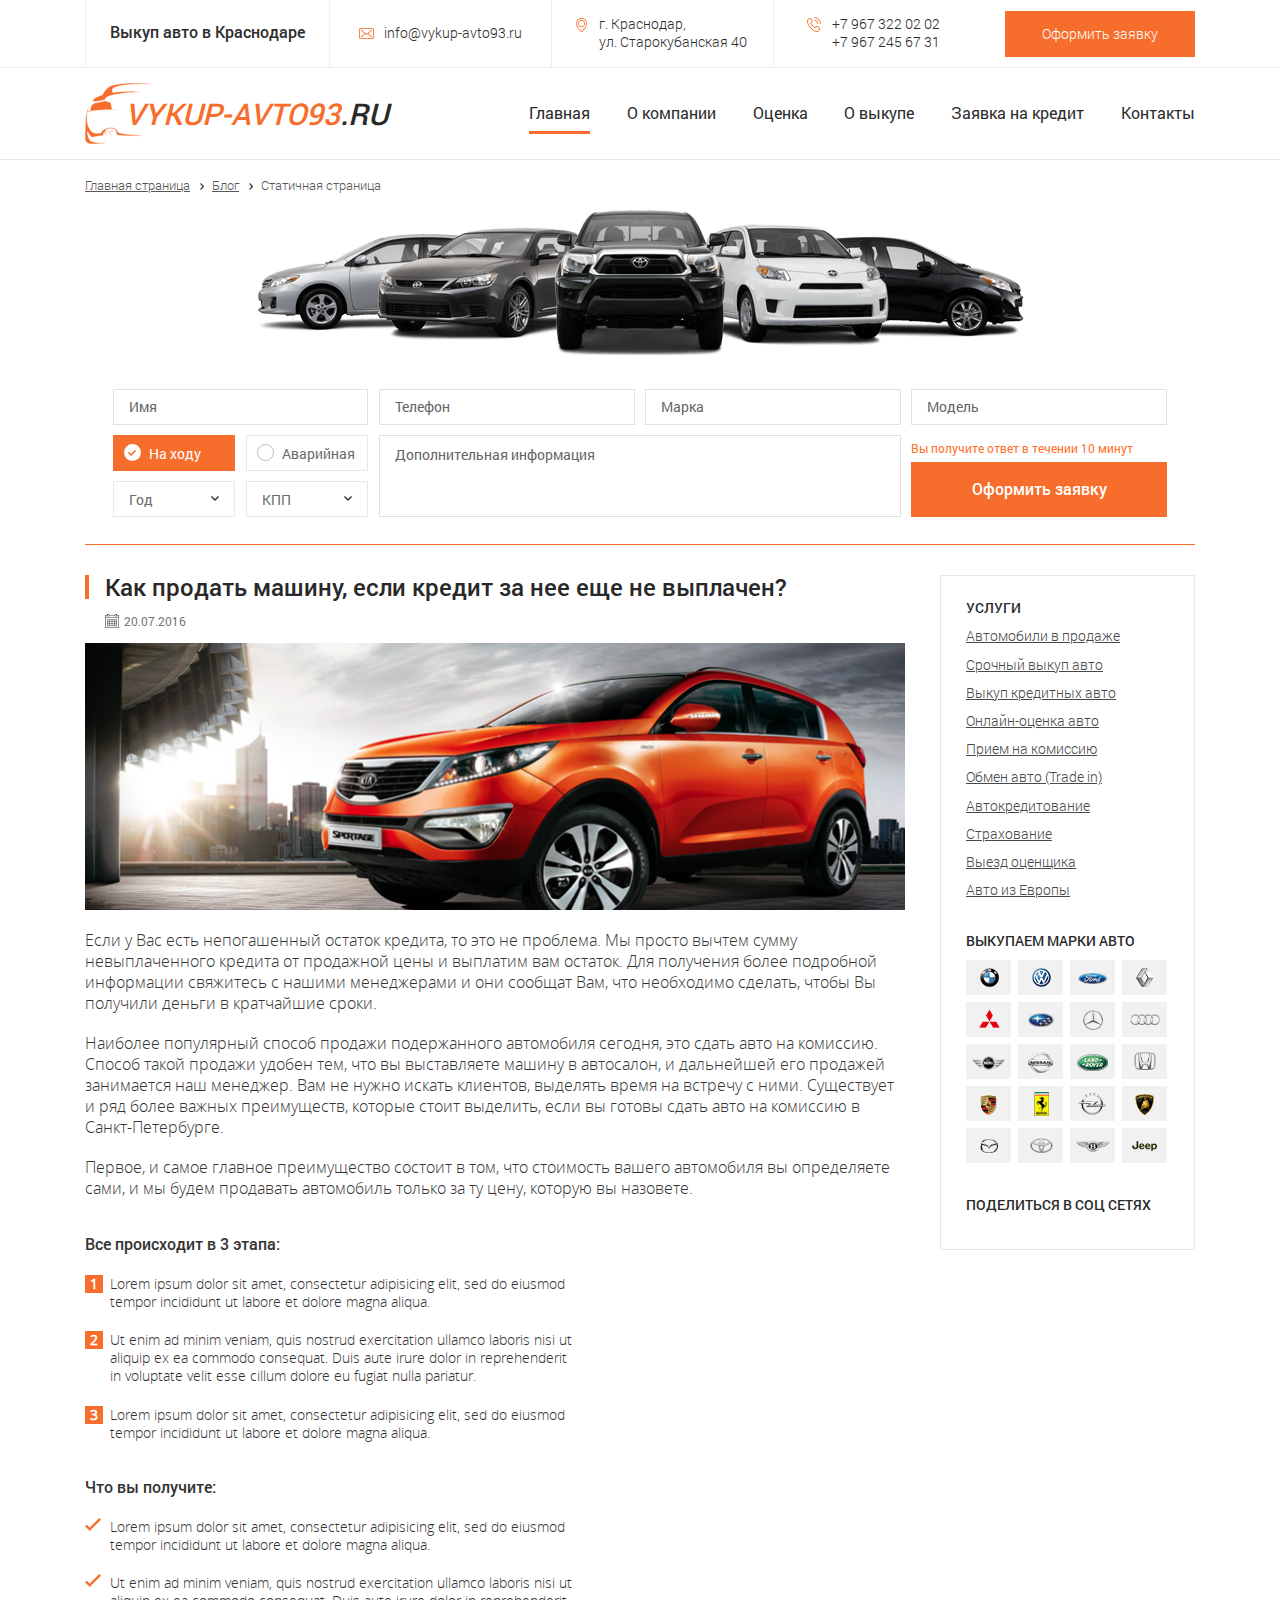
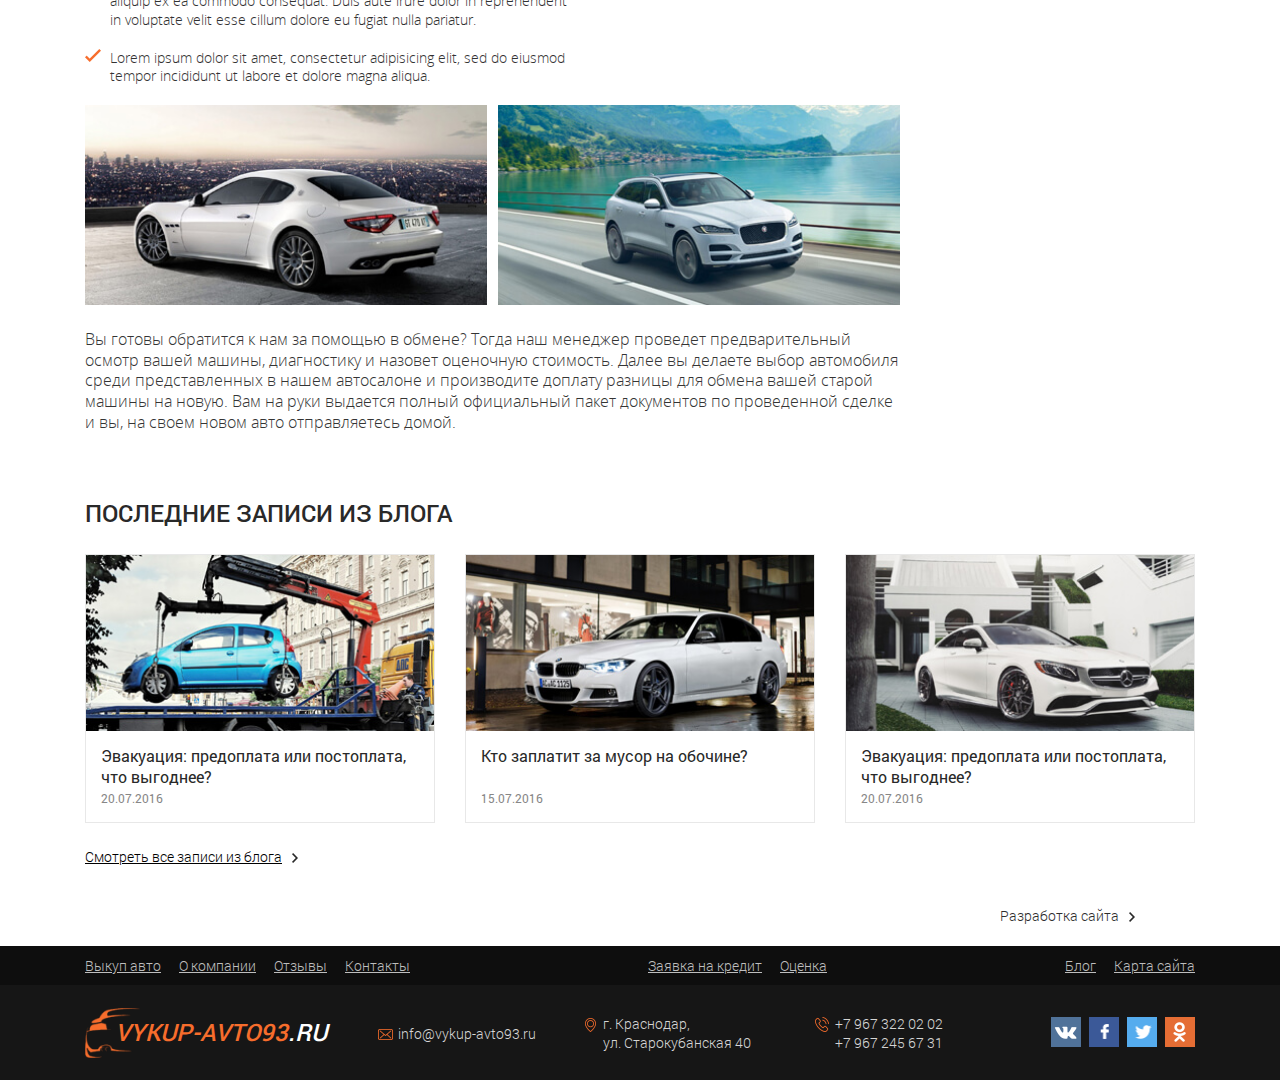
==== commit 98cb2bad: "final" ====
--- a/article.html
+++ b/article.html
@@ -102,7 +102,7 @@
                 </label>
 
                 <label class="form-field-wrap">
-                    <input type="text" id="order-phone" class="form-field" placeholder="Телефон" required/>
+                    <input type="tel" id="order-phone" class="form-field user-phone" placeholder="Телефон" required/>
                 </label>
 
                 <label class="form-field-wrap">
@@ -431,6 +431,7 @@
 </div>
 
 <script src="js/jquery-2.2.4.min.js"></script>
+<script src="js/jquery.maskedinput.min.js"></script>
 <script src="js/custom-scripts.js"></script>
 </body>
 </html>--- a/css/custom-styles.css
+++ b/css/custom-styles.css
@@ -696,19 +696,21 @@
     font-size: 17px;
     color: #636262;
 }
-.steps ul {
+.steps ol {
     margin-top: 20px;
     counter-reset: li;
-}
-.steps ul li {
+    list-style: none;
+}
+.steps ol li {
     vertical-align: top;
     width: 27%;
     margin-right: 6%;
-}
-.steps ul li:last-child {
+    display: inline-block;
+}
+.steps ol li:last-child {
     margin-right: 0;
 }
-.steps ul li:before {
+.steps ol li:before {
     content: counter(li);
     counter-increment: li;
     display: block;
@@ -723,12 +725,12 @@
     text-align: center;
     margin-bottom: 5px;
 }
-.steps ul li .title {
+.steps ol li .title {
     font-family: 'Roboto Medium', sans-serif;
     color: #161616;
     margin-bottom: 5px;
 }
-.steps ul li .text {
+.steps ol li .text {
     color: #313131;
 }
 
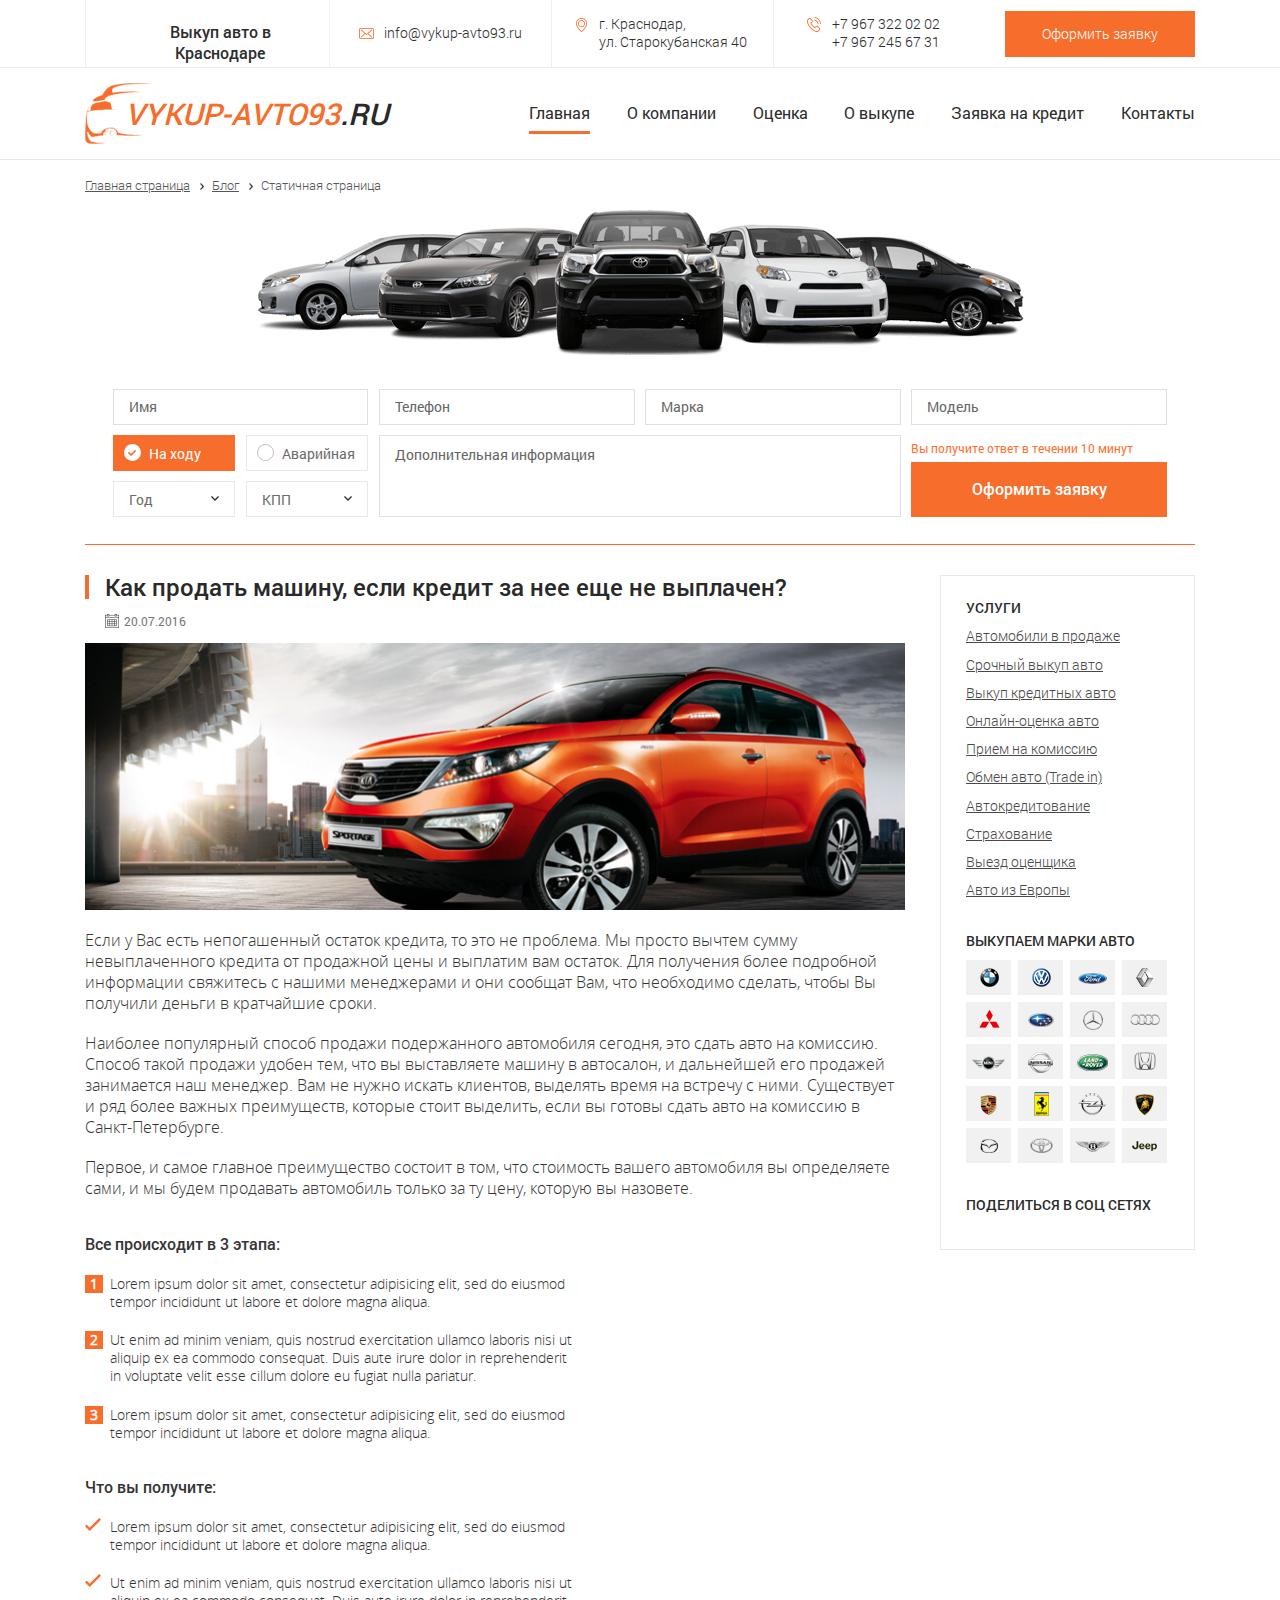
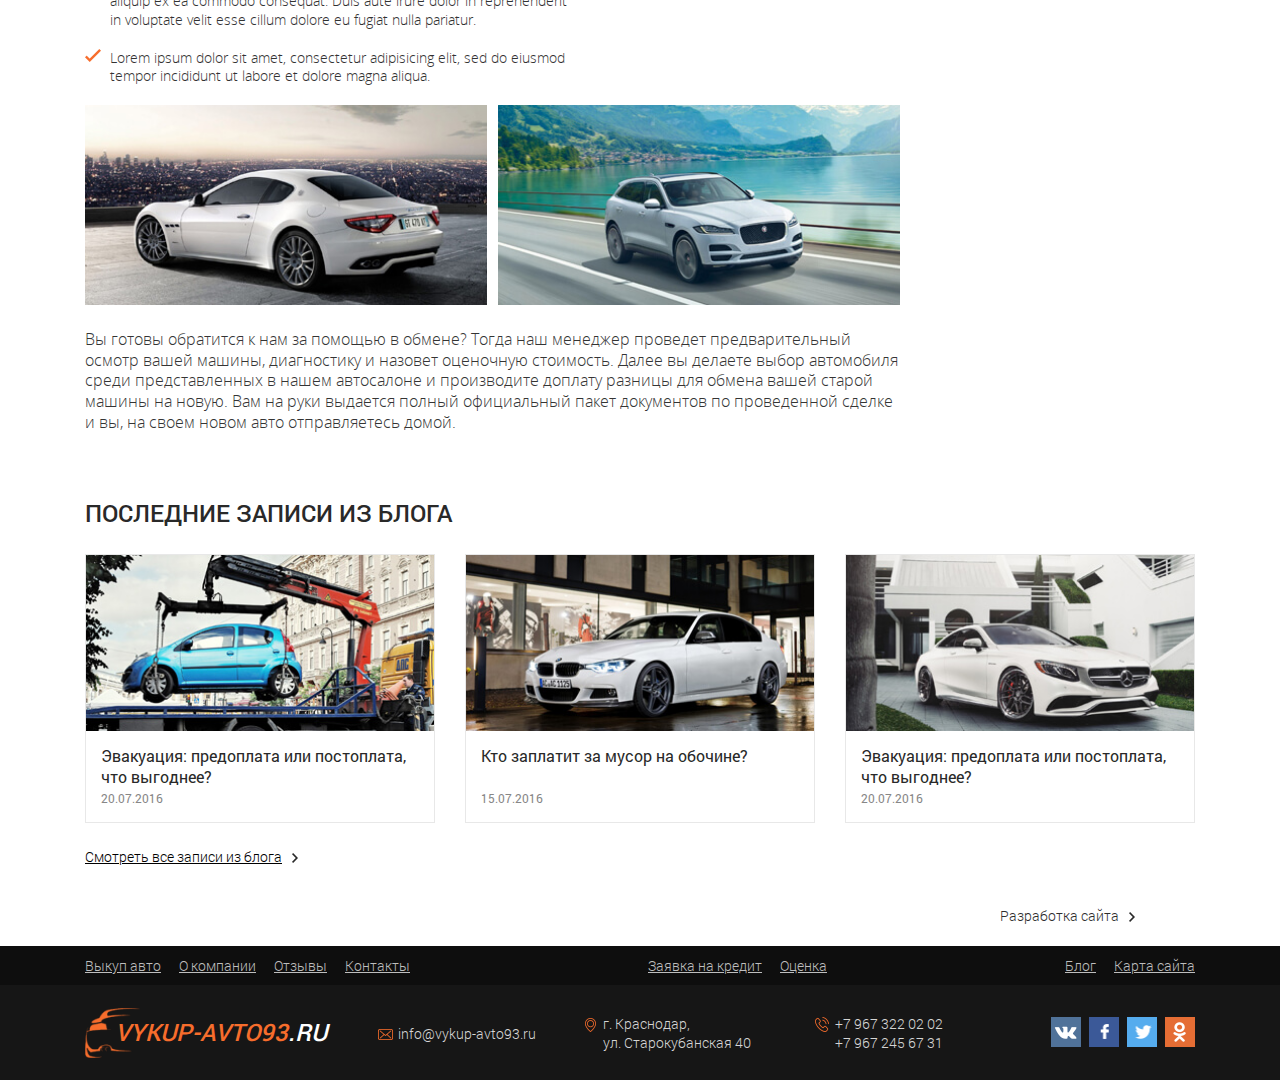
==== commit c65e5712: "final" ====
--- a/article.html
+++ b/article.html
@@ -14,9 +14,9 @@
 
         <div class="block-content clearfix">
 
-            <div class="h1">
-
-                <h1>Выкуп авто в Краснодаре</h1>
+            <div class="header-tagline">
+
+                <p>Выкуп авто в Краснодаре</p>
 
             </div>
 
@@ -138,6 +138,32 @@
                         <li class="item">2003</li>
                         <li class="item">2002</li>
                         <li class="item">2001</li>
+                        <li class="item">2000</li>
+                        <li class="item">1999</li>
+                        <li class="item">1998</li>
+                        <li class="item">1997</li>
+                        <li class="item">1996</li>
+                        <li class="item">1995</li>
+                        <li class="item">1994</li>
+                        <li class="item">1993</li>
+                        <li class="item">1992</li>
+                        <li class="item">1991</li>
+                        <li class="item">1990</li>
+                        <li class="item">1989</li>
+                        <li class="item">1988</li>
+                        <li class="item">1987</li>
+                        <li class="item">1986</li>
+                        <li class="item">1985</li>
+                        <li class="item">1984</li>
+                        <li class="item">1983</li>
+                        <li class="item">1982</li>
+                        <li class="item">1981</li>
+                        <li class="item">1980</li>
+                        <li class="item">1979</li>
+                        <li class="item">1978</li>
+                        <li class="item">1977</li>
+                        <li class="item">1976</li>
+                        <li class="item">1975</li>
                     </ul>
                     <label><input type="text" id="order-year" class="hidden" required/></label>
                 </div>
@@ -145,22 +171,8 @@
                 <div class="custom-select kpp-chooser">
                     <p class="current-value">КПП</p>
                     <ul>
-                        <li class="item">2016</li>
-                        <li class="item">2015</li>
-                        <li class="item">2014</li>
-                        <li class="item">2013</li>
-                        <li class="item">2012</li>
-                        <li class="item">2011</li>
-                        <li class="item">2010</li>
-                        <li class="item">2009</li>
-                        <li class="item">2008</li>
-                        <li class="item">2007</li>
-                        <li class="item">2006</li>
-                        <li class="item">2005</li>
-                        <li class="item">2004</li>
-                        <li class="item">2003</li>
-                        <li class="item">2002</li>
-                        <li class="item">2001</li>
+                        <li class="item">Авто</li>
+                        <li class="item">Механика</li>
                     </ul>
                     <label><input type="text" id="order-kpp" class="hidden" required/></label>
                 </div>
@@ -191,7 +203,7 @@
 
         <article>
 
-            <h2>Как продать машину, если кредит за нее еще не выплачен?</h2>
+            <h1>Как продать машину, если кредит за нее еще не выплачен?</h1>
 
             <div class="date">20.07.2016</div>
 
@@ -211,7 +223,7 @@
 
             <h3>Все происходит в 3 этапа:</h3>
 
-            <ul class="numbered-list">
+            <ol>
 
                 <li>Lorem ipsum dolor sit amet, consectetur adipisicing elit, sed do eiusmod tempor incididunt ut labore et dolore magna aliqua.</li>
 
@@ -219,11 +231,11 @@
 
                 <li>Lorem ipsum dolor sit amet, consectetur adipisicing elit, sed do eiusmod tempor incididunt ut labore et dolore magna aliqua.</li>
 
-            </ul>
+            </ol>
 
             <h3>Что вы получите:</h3>
 
-            <ul class="usual-list">
+            <ul>
 
                 <li>Lorem ipsum dolor sit amet, consectetur adipisicing elit, sed do eiusmod tempor incididunt ut labore et dolore magna aliqua.</li>
 
--- a/css/custom-styles.css
+++ b/css/custom-styles.css
@@ -115,6 +115,10 @@
     text-align-last: justify;
     text-align: justify;
 }
+
+h1 {
+    font-weight: 100;
+}
 img {
     display: block;
     width: 100%;
@@ -206,7 +210,7 @@
     border-bottom: 1px solid #eeeeee;
     position: relative;
 }
-.h1, .header-contact {
+.header-tagline, .header-contact {
     width: 20%;
     border-left: 1px solid #eeeeee;
     float: left;
@@ -216,12 +220,12 @@
 .mobile-contacts {
     display: none;
 }
-.h1 {
+.header-tagline {
     width: 22%;
     padding-top: 22px;
     min-width: 120px;
 }
-h1 {
+.header-tagline p {
     display: inline-block;
     width: 90%;
     font-family: 'Roboto Medium', sans-serif;
@@ -517,17 +521,24 @@
 }
 .custom-select ul {
     display: none;
+    width: 100%;
     background-color: #ffffff;
     position: absolute;
     right: 0;
     top: 36px;
     z-index: 1;
     padding: 5px 15px;
+    max-height: 200px;
+    overflow-y: auto;
+    -webkit-box-shadow: 2px 2px 5px 0 rgba(0,0,0,0.25);
+    -moz-box-shadow: 2px 2px 5px 0 rgba(0,0,0,0.25);
+    box-shadow: 2px 2px 5px 0 rgba(0,0,0,0.25);
 }
 .custom-select ul li {
     display: block;
     cursor: pointer;
     margin: 3px 0;
+    text-align: left;
 }
 .custom-select ul li:hover {
     color: #f76d2c;
@@ -765,16 +776,21 @@
 .purchased-cars .product-card:before {
     content: '';
     display: block;
-    width: 100%;
+    width: 0;
     height: 4px;
-    background-color: transparent;
+    background-color: #f76d2c;
     position: absolute;
     left: 0;
     top: -1px;
     z-index: 1;
+    -webkit-transition: 0.6s;
+    -moz-transition: 0.6s;
+    -ms-transition: 0.6s;
+    -o-transition: 0.6s;
+    transition: 0.6s;
 }
 .purchased-cars .product-card:hover:before {
-    background-color: #f76d2c;
+    width: 100%;
 }
 .purchased-cars .product-card:nth-child(3n) {
     margin-right: 0;
@@ -868,13 +884,23 @@
     text-align-last: center;
     text-align: center;
 }
+.statistics ul li:nth-child(1) .number {
+    min-width: 122px;
+}
+.statistics ul li:nth-child(2) .number {
+    min-width: 81px;
+}
+.statistics ul li:nth-child(3) .number {
+    min-width: 215px;
+}
 .statistics .number {
     display: inline-block;
     font-family: 'Roboto Medium', sans-serif;
     font-size: 30px;
     color: #ffffff;
     border: 3px solid #f76d2c;
-    padding: 5px 20px;
+    padding: 5px 0;
+    text-align: center;
 }
 .statistics .text {
     font-family: 'Roboto Medium', sans-serif;
@@ -1338,7 +1364,7 @@
 .article-page .main-panel {
     width: 820px;
 }
-article h2 {
+article h1 {
     display: block;
     font-family: 'Roboto Medium', sans-serif;
     font-size: 24px;
@@ -1348,7 +1374,7 @@
     padding-left: 20px;
     font-weight: 100;
 }
-article h2:before {
+article h1:before {
     content: '';
     display: block;
     width: 4px;
@@ -1374,10 +1400,10 @@
     color: #343434;
     margin-top: 20px;
 }
-.numbered-list {
+article ol {
     counter-reset: li;
 }
-.numbered-list li, .usual-list li {
+article ol li, article ul li {
     display: block;
     margin-top: 20px;
     font-family: 'Open Sans Light', sans-serif;
@@ -1388,7 +1414,7 @@
     padding-left: 25px;
     position: relative;
 }
-.numbered-list li:before {
+article ol li:before {
     content: counter(li);
     counter-increment: li;
     display: block;
@@ -1404,7 +1430,7 @@
     line-height: 18px;
     text-align: center;
 }
-.usual-list li {
+article ul li {
     background: transparent url('../images/icon-ok-orange-large.png') no-repeat left top;
 }
 .small-image {
@@ -1592,7 +1618,7 @@
 
 @media (max-width: 1170px) {
 
-    .h1 {
+    .header-tagline {
         width: 18%;
         padding-top: 12px;
     }
@@ -1675,20 +1701,14 @@
     .header-top .block-content {
         padding: 15px;
     }
-    .header-top .block-content .h1 {
+    .header-top .block-content .header-tagline {
         display: inline-block;
         border: none;
         padding-top: 3px;
         height: 40px;
     }
     .header-top .make-order-wrap {
-        display: inline-block;
-        float: none;
-        min-width: 0;
-        border: none;
-        margin: 0;
-        padding: 0;
-        height: 46px;
+        display: none;
     }
     .make-order {
         margin: 0;
@@ -1837,10 +1857,10 @@
         width: 32.5%;
     }
     .services ul {
-        text-align: center;
+        text-align: left;
     }
     .services ul li {
-        display: inline-block;
+        display: block;
         margin: 0 10px 10px;
     }
     .services ul li:last-child {
@@ -1849,6 +1869,9 @@
     .main-panel, .sidebar, .why-we, .form-express-wrap {
         width: 100%;
         float: none;
+    }
+    .sidebar {
+        max-width: 600px;
     }
     .brands ul li:nth-child(4n) {
         margin-right: 7px;
@@ -1995,11 +2018,11 @@
 
 @media (max-width: 480px) {
 
-    .h1 {
+    .header-tagline {
         width: 90px;
         min-width: 100px;
     }
-    h1 {
+    .header-tagline p {
         width: 100%;
         font-size: 12px;
     }
@@ -2053,7 +2076,7 @@
         width: 100%;
         margin-right: 0;
     }
-    .steps ul li {
+    .steps ol li {
         width: 100%;
         margin-right: 0;
         margin-bottom: 20px;
@@ -2153,7 +2176,7 @@
         width: 100%;
         margin: 20px 0 0 0;
     }
-    article .usual-list li, article .numbered-list li {
+    article ul li, article ol li {
         width: 80%;
     }
 
